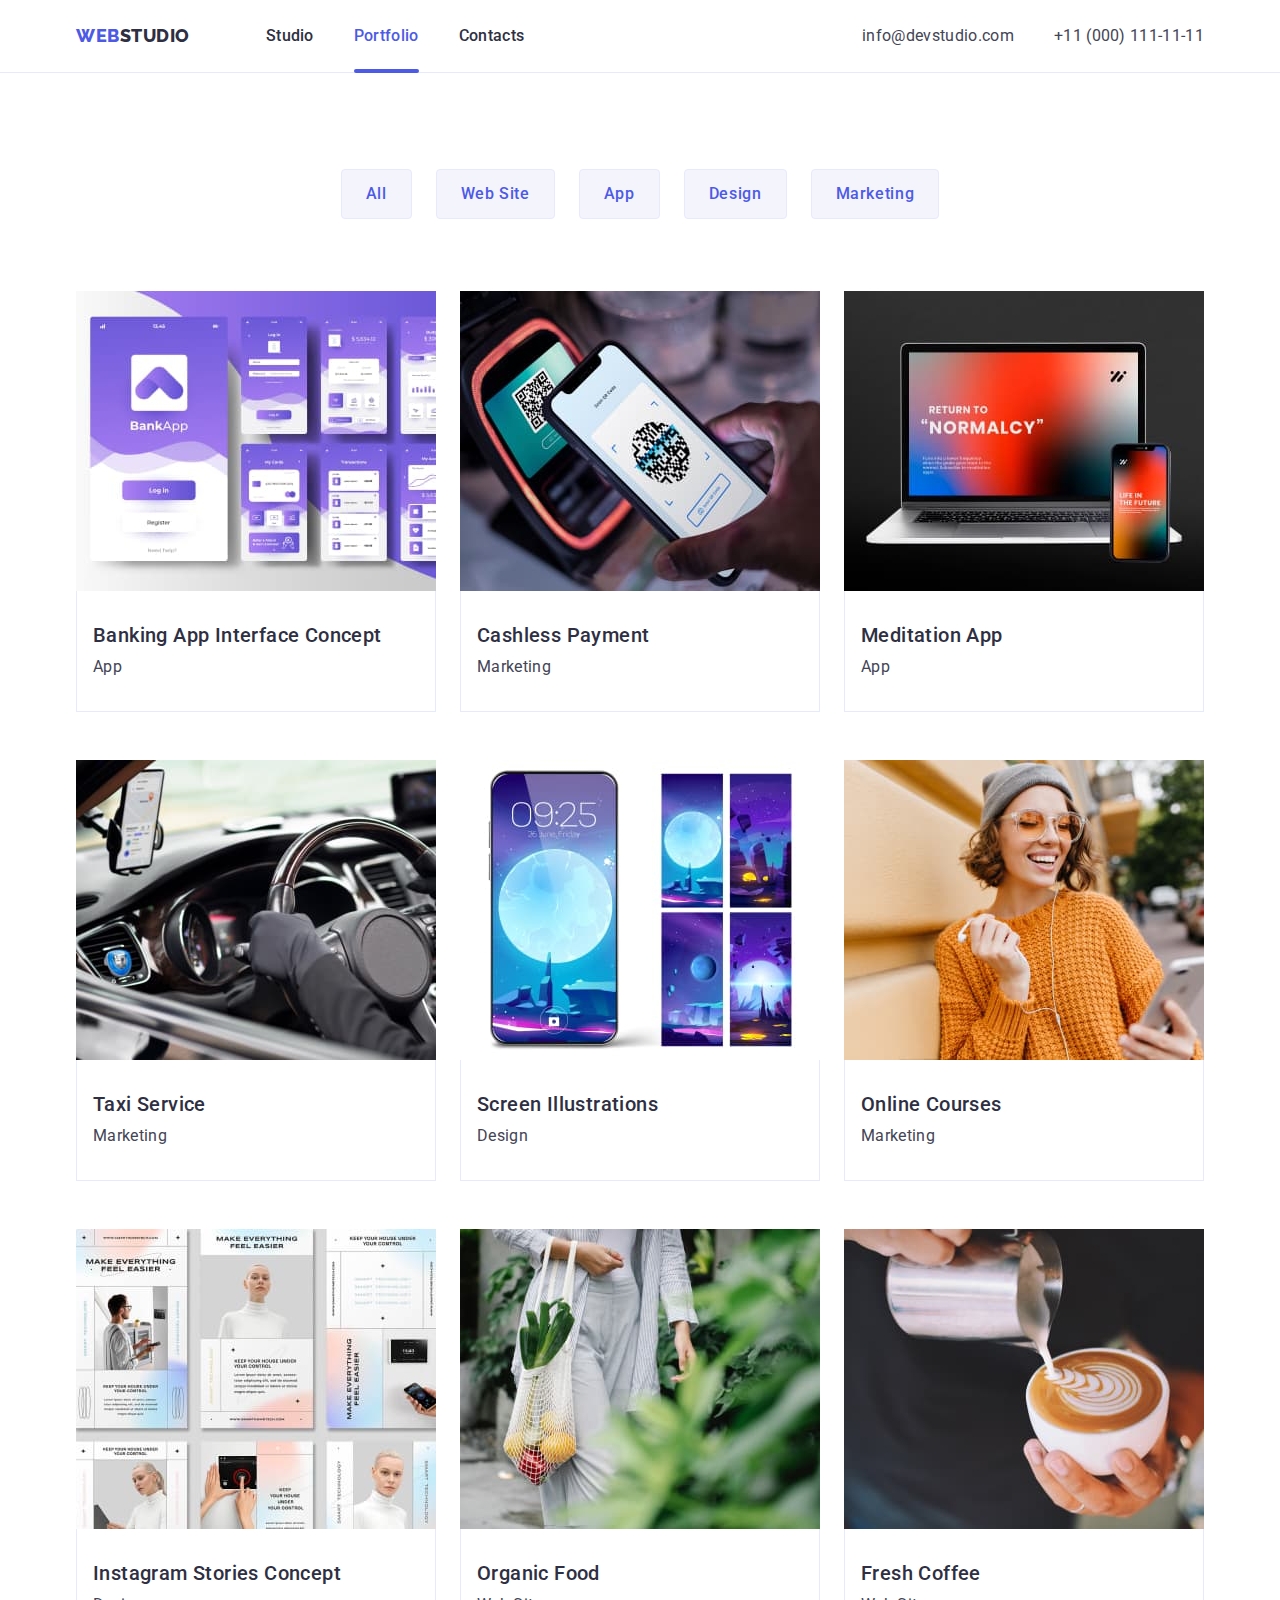
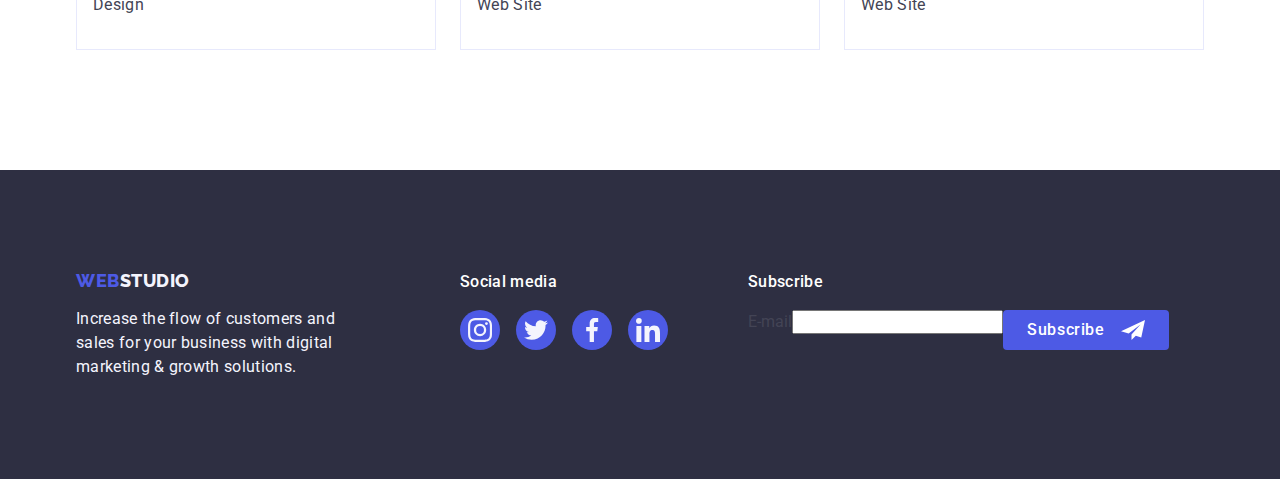
==== portfolio.html @ 644a974a "Initial commit" ====
<!DOCTYPE html>
<html lang="en">
<head>
 <meta charset="UTF-8">
 <meta name="viewport" content="width=device-width, initial-scale=1.0">
 <title>Web Studio-Main Page</title>
 <link href="https://cdn.jsdelivr.net/npm/modern-normalize@2.0.0/modern-normalize.min.css" rel="stylesheet">
 <link rel="stylesheet" href="css/styles.css">
 <link rel="preconnect" href="https://fonts.googleapis.com">
 <link rel="preconnect" href="https://fonts.gstatic.com" crossorigin>
 <link href="https://fonts.googleapis.com/css2?family=Raleway:wght@800&family=Roboto:wght@400;500;700;900&display=swap" rel="stylesheet">

</head>
<body>

 <header class="header-border">
  <div class="container">
   <nav class="nav-header">
    <a href="./" rel="noreferrer noopener" class="logo"><span class="logo-web-font">web</span><span class="logo-studio-font">studio</span></a>
    <ul class="nav-menu">
     <li>
      <a href="./index.html" rel="noreferrer noopener" class="nav-menu-item">Studio</a>
     </li>
     <li>
      <a href="./portfolio.html" rel="noreferrer noopener" class="nav-menu-active">Portfolio</a>
     </li>
     <li>
      <a href="/contacts" target="_blank" rel="noreferrer noopener" class="nav-menu-item">Contacts</a>
     </li>
    </ul>
   </nav>
   <address>
    <ul class="address-list">
     <li>
      <a class="text-contacts" href="mailto:info@devstudio.com" target="_blank" rel="noreferrer noopener">info@devstudio.com</a>
     </li>
     <li>
      <a class="text-contacts" href="tel:+110001111111" target="_blank" rel="noreferrer noopener">+11 (000) 111-11-11</a>
     </li>
    </ul>
   </address>
  </div>
 </header>



 <main>
  <section class="portfolio-main">
   <div class="container">
    <div class="column-container">
     <h1 class="visually-hidden"></h1>
     <ul class="portfolio-button-list">
      <li>
       <button type="button" class="button-cloud">All</button>
      </li>
      <li>
       <button type="button" class="button-cloud">Web Site</button>
      </li>
      <li>
       <button type="button" class="button-cloud">App</button>
      </li>
      <li>
       <button type="button" class="button-cloud">Design</button>
      </li>
      <li>
       <button type="button" class="button-cloud">Marketing</button>
      </li>
     </ul>
     <ul class="portfolio-app-list">
      <li>
       <a href="#" class="link">
        <div class="card-description-wrapper">
          <img src="images/hw-02/bankingapp.jpg" alt="Picture of banking app interface" width="360" height="300" />
          <figcaption class="portfolio-card-description">14 Stylish and User-Friendly App Design Concepts · Task Manager App · Calorie Tracker App · Exotic Fruit Ecommerce App · Cloud Storage App</figcaption>
        </div>
        <div class="app-wrapper">
         <h3 class="text-h3">Banking App Interface Concept</h3>
         <p class="text-body">App</p>
        </div>
       </a>
      </li>
      <li>
       <a href="#" class="link">
        <div class="card-description-wrapper">
          <img src="images/hw-02/cashless.jpg" alt="Hand holding smartphone and paying cashless by it" width="360" height="300" />
          <figcaption class="portfolio-card-description">14 Stylish and User-Friendly App Design Concepts · Task Manager App · Calorie Tracker App · Exotic Fruit Ecommerce App · Cloud Storage App</figcaption>
        </div>
        <div class="app-wrapper">
         <h3 class="text-h3">Cashless Payment</h3>
         <p class="text-body">Marketing</p>
        </div>
       </a>
      </li>
      <li>
       <a href="#" class="link">
        <div class="card-description-wrapper">
          <img src="images/hw-02/redscreen.jpg" alt="Laptop and smartphone with the inscription[Return to 'normalcy']" width="360" height="300" />
          <figcaption class="portfolio-card-description">14 Stylish and User-Friendly App Design Concepts · Task Manager App · Calorie Tracker App · Exotic Fruit Ecommerce App · Cloud Storage App</figcaption>
        </div>
       
        <div class="app-wrapper">
         <h3 class="text-h3">Meditation App</h3>
         <p class="text-body">App</p>
        </div>
       </a>
      </li>
      <li>
       <a href="#" class="link" >
        <div class="card-description-wrapper">
          <img src="images/hw-02/taxidriver.jpg" alt="Driver in a car" width="360" height="300" />
          <figcaption class="portfolio-card-description">14 Stylish and User-Friendly App Design Concepts · Task Manager App · Calorie Tracker App · Exotic Fruit Ecommerce App · Cloud Storage App</figcaption>
        </div>
        
        <div class="app-wrapper">
         <h3 class="text-h3">Taxi Service</h3>
         <p class="text-body">Marketing</p>
        </div>
       </a>
      </li>
      <li>
       <a href="#" class="link">
        <div class="card-description-wrapper">
          <img src="images/hw-02/moonlayout.jpg" alt="Smartphone with illustration of the night moon on screen" width="360" height="300" />
          <figcaption class="portfolio-card-description">14 Stylish and User-Friendly App Design Concepts · Task Manager App · Calorie Tracker App · Exotic Fruit Ecommerce App · Cloud Storage App</figcaption>
        </div>
        
        <div class="app-wrapper">
         <h3 class="text-h3">Screen Illustrations</h3>
         <p class="text-body">Design</p>
        </div>
       </a>
      </li>
      <li>
       <a href="#" class="link">
        <div class="card-description-wrapper">
          <img src="images/hw-02/sunglassesgirl.jpg" alt="Smiling girl with sunglasses looking at her phone" width="360" height="300" />
          <figcaption class="portfolio-card-description">14 Stylish and User-Friendly App Design Concepts · Task Manager App · Calorie Tracker App · Exotic Fruit Ecommerce App · Cloud Storage App</figcaption>
        </div>
        
        <div class="app-wrapper">
         <h3 class="text-h3">Online Courses</h3>
         <p class="text-body">Marketing</p>
        </div>
       </a>
      </li>
      <li>
       <a href="#" class="link">
        <div class="card-description-wrapper">
          <img src="images/hw-02/instagram.jpg" alt="Several different layouts of instagram post" width="360" height="300" />
          <figcaption class="portfolio-card-description">14 Stylish and User-Friendly App Design Concepts · Task Manager App · Calorie Tracker App · Exotic Fruit Ecommerce App · Cloud Storage App</figcaption>
        </div>
        
        <div class="app-wrapper">
         <h3 class="text-h3">Instagram Stories Concept</h3>
         <p class="text-body">Design</p>
        </div>
       </a>
      </li>
      <li>
       <a href="#" class="link">
        <div class="card-description-wrapper">
          <img src="images/hw-02/womanwithgroceries.jpg" alt="Woman holding a bag with groceries" width="360" height="300" />
          <figcaption class="portfolio-card-description">14 Stylish and User-Friendly App Design Concepts · Task Manager App · Calorie Tracker App · Exotic Fruit Ecommerce App · Cloud Storage App</figcaption>
        </div>
        
        <div class="app-wrapper">
         <h3 class="text-h3">Organic Food</h3>
         <p class="text-body">Web Site</p>
        </div>
       </a>
      </li>
      <li>
       <a href="#" class="link">
        <div class="card-description-wrapper">
          <img src="images/hw-02/baristapouringmilk.jpg" alt="Barista pouring foamed milk into fancy coffee" width="360" height="300" />
          <figcaption class="portfolio-card-description">14 Stylish and User-Friendly App Design Concepts · Task Manager App · Calorie Tracker App · Exotic Fruit Ecommerce App · Cloud Storage App</figcaption>
        </div>
        
        <div class="app-wrapper">
         <h3 class="text-h3">Fresh Coffee</h3>
         <p class="text-body">Web Site</p> 
        </div>
       </a>
      </li>
     </ul>
    </div>
   </div>
  </section>
 </main>

 <footer class="footer-section">
  <div class="container-footer">
   <div class="column-container-footer">
    <a href="./" rel="noreferrer noopener" class="logo-footer"><span class="logo-web-font">web</span><span class="logo-studio-font-bright">studio</span></a>
    <p class="footer-text">
     Increase the flow of customers and 
     sales for your business with digital 
     marketing & growth solutions.
    </p>
   </div>
   <div class="column-container-footer-alfa">
    <p class="social-footer-font">Social media</p>
    <div class="wrapper-footer">
     <ul>
      <li class="social-footer-icon-element">
       <div class="circle-footer">
         <svg class="icon-footer" width="24" height="24">
          <use href="./images/icons.svg#icon-instagram-2-1"></use>
         </svg>
       </div>
      </li>
      <li class="social-footer-icon-element">
       <div class="circle-footer">
         <svg class="icon-footer" width="24" height="24">
          <use href="./images/icons.svg#icon-twitter-1-1"></use>
         </svg>
       </div>
      </li>
      <li class="social-footer-icon-element">
       <div class="circle-footer">
         <svg class="icon-footer" width="24" height="24">
          <use href="./images/icons.svg#icon-facebook-1-1"></use>
         </svg>
       </div>
      </li>
      <li class="social-footer-icon-element">
       <div class="circle-footer">
         <svg class="icon-footer" width="24" height="24">
          <use href="./images/icons.svg#icon-linkedin-1-1"></use>
         </svg>
       </div>
      </li>
     </ul>
    </div>
   </div>
   <div class="column-container-footer-beta">
     <p class="social-footer-font">Subscribe</p>
     <form class="wrapper-footer-alt" action="./" name="email-form">
       <div class="form-field-wrapper"><label for="emailfooter">E-mail</label><input id="emailfooter" name="email" type="email" required/></div>
     
       <button type="submit" class="button-subscribe">
         <div class="subscribe-button-wrapper">
           <p>Subscribe</p>
           <svg class="icon-footer" width="24" height="24">
           <use href="./images/icons.svg#icon-Frame-3"></use>
           </svg>
         </div>
       </button>
     </form>
   </div>
  </div>
</footer>
</body>
</html>
---- css/styles.css ----
*,
*::before,
*::after {
 box-sizing: border-box;
}

img {
 display: block;
}

p {
 text-decoration: none;
 padding: 0;
 margin: 0;
}

h1,
h2,
h3,
h4 {
 text-decoration: none;
}

ul {
 list-style: none;
}


dl {
 list-style: none;
}

:root {
 --color-heading-primary: #2E2F42;
 --color-contrast-bright: #F4F4FD;
 --color-contrast-dark: #4D5AE5;
 --color-contrast-brighter: #FFF;
 --color-active: #404BBF;
 --color-font-main: #434455;
 --color-border: #E7E9FC;
 --color-shadow: #2E2F42B2;
 --color-border-dark: #8E8F99;
 --color-active-footer: #31D0AA;
 --color-modal-window: #FCFCFC;
 --color-background-modal: rgba(46, 47, 66, 0.40);
 --transition-variable: 250ms cubic-bezier(0.4, 0, 0.2, 1);
}

body {
 font-family: Roboto, sans-serif;
 font-style: normal;
 color: var(--color-font-main);
}

.link {
 text-decoration: none;
}

.text-body {
 color: var(--color-font-main);
 font-size: 16px;
 line-height: 1.5;
 letter-spacing: 0.32px;
 margin: 0;
}

.text-h2 {
 color: var(--color-heading-primary);
 text-align: center;
 font-size: 36px;
 line-height: 1.11;
 letter-spacing: 0.72px;
 text-transform: capitalize;
 margin: 0 0 72px;
}


.text-h3 {
 color: var(--color-heading-primary);
 font-size: 20px;
 font-weight: 500;
 line-height: 1.2;
 letter-spacing: 0.4px;
 margin: 0 0 8px;
}

.container {
 display: flex;
 width: 1158px;
 padding: 0 15px;
 margin: 0 auto;
 justify-content: space-between;
}

.container-footer {
  display: flex;
  width: 1158px;
  padding: 0 15px;
  margin: 0 auto;
 }



.column-container {
 flex-direction: column;
 margin: 0;
 margin: auto;
}

.column-container-footer {
  flex-direction: column;
  margin: 0 120px 0 0;
  gap: 16px;
}

.column-container-footer-alfa {
  flex-direction: column;
  margin: 0 80px 0 0;
  gap: 16px;
}

.column-container-footer-beta {
  flex-direction: column;
  margin: 0;
  gap: 16px;
}

.header-border {
 border-bottom: 1px solid var(--color-border);
}

.nav-header {
 display: flex;
 align-items: center;
}

.logo {
 display: inline-block;
 margin-right: 76px;
 text-decoration: none;
}



.logo-web-font {
 color: var(--color-contrast-dark);
 font-family: Raleway;
 font-size: 18px;
 font-weight: 800;
 line-height: 1.17;
 letter-spacing: 0.54px;
 text-transform: uppercase;
}

.logo-studio-font-bright {
 color: var(--color-contrast-bright);
 font-family: Raleway;
 font-size: 18px;
 font-weight: 800;
 line-height: 1.17;
 letter-spacing: 0.54px;
 text-transform: uppercase;
}

.logo-studio-font {
 color: var(--color-heading-primary);
 font-family: Raleway;
 font-size: 18px;
 font-weight: 800;
 line-height: 1.17;
 letter-spacing: 0.54px;
 text-transform: uppercase;
}

.nav-menu {
 color: var(--color-heading-primary);
 font-size: 16px;
 font-weight: 500;
 line-height: 1.5;
 letter-spacing: 0.32px;
 text-decoration: none;
 display: flex;
 gap: 40px;
 padding: 24px 0;
 margin: 0;
}

.nav-menu-active {
  position: relative;
  color: var(--color-contrast-dark);
  padding: 24px 0;
  text-decoration: none;
}

.nav-menu-active::after {
  content:"";
  position: absolute;
  background: var(--color-contrast-dark);
  width: 100%;
  height: 4px;
  border-radius: 2px;
  inset: 100% 0;
}

.nav-menu-item:hover,
.nav-menu-item:focus {
 color: var(--color-active);
 transition: var(--transition-variable);
}


.nav-menu-item {
 color: var(--color-heading-primary);
 padding: 24px 0;
 text-decoration: none;
}

.address-list {
 display: flex;
 gap: 40px;
 margin: 0;
 padding: 24px 0;
}

.text-contacts {
 color: var(--color-font-main);
 font-size: 16px;
 line-height: 1.5;
 letter-spacing: 0.32px;
 font-style: normal;
 text-decoration: none;
}

.text-contacts:hover,
.text-contacts:focus {
 color: var(--color-active);
 transition: var(--transition-variable);
}


.social-footer-font {
font-family: Roboto;
font-size: 16px;
font-weight: 500;
line-height: 1.5;
letter-spacing: 0.32px;
color: var(--color-contrast-brighter);
margin: 0;
padding-bottom: 16px;
}







.h1-section {
 background-color: var(--color-heading-primary);
 background-image: linear-gradient(rgba(46, 47, 66, 0.70), rgba(46, 47, 66, 0.70)), url(../images/people-office.jpg);
 background-repeat: no-repeat;
 background-position: center;
 padding: 188px 0;
}

.icon-wrapper-company-values {
  border-radius: 4px;
  background: var(--color-contrast-bright);
  padding: 24px 100px;
  margin-bottom: 8px;
 }

.text-h1-first {
 color: var(--color-contrast-brighter);
 text-align: center;
 font-size: 56px;
 line-height: 1.07;
 letter-spacing: 1.12px;
 max-width: 496px;
 margin: 0 0 48px;
}

.button-primary {
 color: var(--color-contrast-brighter);
 background-color: var(--color-contrast-dark);
 font-size: 16px;
 font-weight: 500;
 line-height: 1.5;
 letter-spacing: 0.64px;
 cursor: pointer;
 display: block;
 min-width: 169px;
 height: 56px;
 border: none;
 border-radius: 4px;
 margin: auto;
}

.button-primary:hover,
.button-primary:focus {
 background-color: var(--color-active);
 transition: var(--transition-variable);
}







.company-values {
 padding: 120px 0;
}

.company-values-list {
 display: flex;
 gap: 24px;
 padding-left: 0;
 margin: 0;
}

.company-values-list-element {
 width: calc((100% - 72px)/4)
}


.company-activities {
 padding-bottom: 120px;
}

.company-activities-list {
 display: flex;
 gap: 24px;
 margin: 0;
 padding-left: 0;
}

.company-activities-element {
 width: calc((100% - 48px)/3)
}





.our-team-section {
 background-color: var(--color-contrast-bright);
 padding: 120px 0;
}

.our-team-list {
 display: flex;
 gap: 24px;
 padding-left: 0;
 margin: 0;
 justify-content: space-between;
}

.icon-wrapper-our-team {
  display: flex;
  gap: 24px;
}

.icon-our-team {
  fill: var(--color-contrast-dark);
}

.icon-our-team:hover,
.icon-our-team:focus {
  fill: var(--color-active);
  transition: var(--transition-variable);
}

.our-team-list-element {
 width: calc((100% - 72px)/4);
 border-radius: 0 0 4px 4px;
}

.worker-wrapper {
 padding: 32px 16px;
 border-radius: 0 0 4px 4px;
 background: var(--white, #FFF);
 box-shadow: 0px 2px 1px 0px rgba(46, 47, 66, 0.08), 0px 1px 1px 0px rgba(46, 47, 66, 0.16), 0px 1px 6px 0px rgba(46, 47, 66, 0.08);
}

.text-h3-center {
 color: var(--color-heading-primary);
 text-align: center;
 font-size: 20px;
 font-weight: 500;
 line-height: 1.2;
 letter-spacing: 0.4px;
 margin: 0 0 8px;
}

.text-body-center {
 text-align: center;
 font-size: 16px;
 line-height: 1.5;
 letter-spacing: 0.32px;
 margin: 0 0 8px;
}





.footer-text {
 color: var(--color-contrast-bright);
 font-size: 16px;
 line-height: 1.5;
 letter-spacing: 0.32px;
 width: 264px;
 margin: 0;
}

.footer-section {
 background-color: var(--color-heading-primary);
 padding: 100px 0;
 
}

.logo-footer  {
 display: inline-block;
 margin: 0;
 text-decoration: none;
 padding-bottom: 16px;
}









.portfolio-main {
 padding: 96px 0 120px 0;
}


.portfolio-button-list {
 display: flex;
 justify-content: center;
 gap: 24px;
 margin: 0 0 72px;
 padding-left: 0;
}

.button-cloud:hover,
.button-cloud:focus {
 color: var(--color-contrast-brighter);
 background-color: var(--color-active);
 border: 1px solid transparent;
 border-radius: 4px;
 box-shadow: 0px 2px 2px 0px rgba(0, 0, 0, 0.12), 0px 2px 1px 0px rgba(0, 0, 0, 0.08), 0px 3px 1px 0px rgba(0, 0, 0, 0.10);
 transition: var(--transition-variable);
}

.button-cloud {
 color: var(--color-contrast-dark);
 background-color: var(--color-contrast-bright);
 text-align: center;
 font-size: 16px;
 font-weight: 500;
 line-height: 1.5;
 letter-spacing: 0.64px;
 cursor: pointer;
 padding: 12px 24px;
 border: 1px solid var(--color-border);
 border-radius: 4px;
}

.portfolio-app-list {
 display: flex;
 flex-wrap: wrap;
 column-gap: 24px;
 row-gap: 48px;
 padding-left: 0;
 margin: 0;
}

.portfolio-app-list > li:hover,
.portfolio-app-list > li:focus {
  box-shadow: 0px 2px 1px 0px rgba(46, 47, 66, 0.08), 0px 1px 1px 0px rgba(46, 47, 66, 0.16), 0px 1px 6px 0px rgba(46, 47, 66, 0.08);
  transition: var(--transition-variable);
}

.app-wrapper {
 padding: 32px 16px;
 border: 1px solid var(--color-border);
 border-top: none;
}

.visually-hidden:not(:focus):not(:active) {
  clip: rect(0 0 0 0);
  clip-path: inset(100%);
  height: 1px;
  overflow: hidden;
  position: absolute;
  white-space: nowrap;
  width: 1px;
}

.customers-list {
  display: flex;
  gap: 24px;
  padding-left: 0;
  margin: auto;
}

.customers {
  padding: 120px 0;
}

.customers-list-element {
  border-radius: 4px;
  border: 1px solid var(--color-border-dark);
  display: block;
  width: 168px;
  box-sizing: border-box;
  height: 88px; 
  position: relative;
}

.customers-list-element:hover,
.customers-list-element:focus {
  border-color: var(--color-active);
  cursor: pointer;
  transition: var(--transition-variable);
}

.customers-icon {
  inset: 50% 50%;
  margin-inline-start: -52px;
  margin-block-start: -28px;
  position: absolute;
  fill: var(--color-border-dark);
}

.customers-icon:focus,
.customers-icon:hover {
  fill: var(--color-active);
  cursor: pointer;
  transition: var(--transition-variable);
}

.wrapper-footer {
  gap: 16px;
  padding-left: 0;
}




.wrapper-footer > ul {
  padding-left: 0;
  display:flex;
  margin: 0;
  gap: 16px;
}

.circle {
  width: 40px;
  height: 40px;
  background-color: var(--color-contrast-dark);
  border-radius: 50%;
  margin: 0;
  padding: 0;
  display: flex;
  justify-content: center;
  align-items: center;
}

.circle:focus,
.circle:hover {
  background-color: var(--color-active);
  cursor: pointer;
  transition: var(--transition-variable);
}

.circle-footer {
  width: 40px;
  height: 40px;
  background-color: var(--color-contrast-dark);
  border-radius: 50%;
  margin: 0;
  padding: 0;
  display: flex;
  justify-content: center;
  align-items: center;
}
.circle-footer:focus,
.circle-footer:hover {
  background-color: var(--color-active-footer) ;
  cursor: pointer;
  transition: var(--transition-variable);
}

.icon-footer:focus,
.icon-footer:hover {
  cursor: pointer;
  transition: var(--transition-variable);
}

.is-hidden {
  pointer-events: none;
  visibility: hidden;
  opacity: 0;
}

.modal {
  width: 100%;
  background-color: var(--color-background-modal);
  position: fixed;
  inset: 0;
  cursor: not-allowed;
}
 

.is-hidden .modal-body {
  scale: 0;
}
.modal:not(.is-hidden) .modal-body {
  scale: 1;
}


.modal-body {
  position: relative;
  margin: 80px auto auto;
  width: 408px;
  height: 584px;
  transition: scale 250ms cubic-bezier(0.4, 0, 0.2, 1);
  flex-shrink: 0;
  border-radius: 4px;
  background: var(--color-modal-window);
  box-shadow: 0px 2px 1px 0px rgba(0, 0, 0, 0.20), 0px 1px 3px 0px rgba(0, 0, 0, 0.12), 0px 1px 1px 0px rgba(0, 0, 0, 0.14);
  cursor: auto;
}

.modal-button {
  background-color: var(--color-border);
  border-color: rgba(0, 0, 0, 0.10);
  border-radius: 50%;
  width: 24px;
  height: 24px;
  position: absolute;
  inset-block: 24px auto;
  inset-inline: auto 24px;
  display: flex;
  justify-content: center;
  align-items: center;
  fill: #000;
  cursor: pointer;
}

.modal-button:hover,
.modal-button:active,
.modal-button:focus {
  background-color: var(--color-active);
  fill: #fff;
  transition: var(--transition-variable);
  
}

.portfolio-card-description {
  color: var(--color-contrast-bright);
  background-color: var(--color-contrast-dark);
  padding:  40px 32px 0;
  position: absolute;
  inset:0;
  object-fit: cover;
  translate: 0 100% 0;
	transition: translate 250ms cubic-bezier(0.4, 0, 0.2, 1);
}

.card-description-wrapper {
  position:relative;
  overflow: hidden;
}

.link:hover .portfolio-card-description {
  translate: 0;
}

.button-subscribe {
 color: var(--color-contrast-brighter);
 background-color: var(--color-contrast-dark);
 font-size: 16px;
 font-weight: 500;
 line-height: 1.5;
 letter-spacing: 0.64px;
 cursor: pointer;
 display: block;
 border: none;
 border-radius: 4px;
 padding: 8px 24px;
}

.button-subscribe:hover,
.button-subscribe:focus {
 background-color: var(--color-active);
 transition: var(--transition-variable);
}

.subscribe-button-wrapper {
  display: flex;
  column-gap: 16px;
  justify-content: center;
  align-items: center;
  margin: 0;
  padding: 0;
}

.icon-footer {
  fill: var(--color-contrast-brighter);
}

.wrapper-footer-alt > input {
  border-radius: 4px;
  border: 1px solid var(--color-contrast-brighter);
  box-shadow: 0px 4px 4px 0px rgba(0, 0, 0, 0.15);
  width: 264px;
  flex-shrink: 0;
  background-color: var(--color-heading-primary);
  margin-right: 24px;;
  padding-left: 16px;
}

.wrapper-footer-alt {
  display:flex;
}

.wrapper-footer-alt > input::placeholder {
  color: var(--color-contrast-brighter);
  font-size: 12px;
  font-weight: 400;
  line-height: 2;
  letter-spacing: 0.48px;
}



.wrapper-footer-alt > input:focus,
.wrapper-footer-alt > input:hover,
.wrapper-footer-alt > input:active {
  outline: none;
  color: var(--color-contrast-brighter);
  transition: var(--transition-variable);
}

.modal-container {
  width: 360px;
  height: 408px;
  position: absolute;
  inset: 72px 24px auto;
}

.modal-form-description {
  color: var(--color-heading-primary);
  text-align: center;
  font-size: 16px;
  font-weight: 500;
  line-height: 1.5;
  letter-spacing: 0.32px;
  margin-bottom: 16px;
}

.form-modal {
  gap: 8px;
  width: 100%;
}

.form-label {
  color: var(--color-border-dark);
  font-size: 12px;
  font-weight: 400;
  line-height: 1.17;
  letter-spacing: 0.48px;
  display: flex;
}


textarea::placeholder {
  color: var(--color-background-modal);
  font-size: 12px;
  font-weight: 400;
  line-height: 1.17;
  letter-spacing: 0.48px;
  position: absolute;
  inset: 8px auto auto 16px;
}


.form-modal > div > div > input,
textarea {
  outline: none;
  border: none;
}


.form-modal-element {
  width: 100%;
  border-radius: 4px;
  border: 1px solid var(--color-background-modal);
  display: flex;
  height: 40px;
  position: relative;
  margin: 4px 0 8px;
}

textarea {
  width: 100%;
  border-radius: 4px;
  border: 1px solid var(--color-background-modal);
  display: flex;
  height: 120px;
  position: relative;
  margin: 4px 0 8px;
  padding: 11px 0 0 16px;
  resize: none;
}

.form-modal-element:focus-within,
.form-modal-element:hover,
.form-modal-element:active
textarea:focus-within,
textarea:hover,
textarea:active {
  border-color: var(--color-contrast-dark);
  fill: var(--color-contrast-dark);
  transition: var(--transition-variable);
}




.form-icon {
  position: absolute;
  inset: 11px auto 11px 16px;
}

input#username,
input#phone,
input#email {
  width: 100%;
  padding: 0 0 0 38px;
  border-radius: 4px;
}

.tc {
  padding-left: 5px;
  cursor: pointer;
  color: var(--color-active)
}

.tc-checkbox {
 display: flex;
 margin: 8px 0 24px;
 align-items: center;
 position:relative;
}


input[type="checkbox"] {
  margin-right: 10px;
}

.tc-checkbox > svg {
  position:absolute;
}

.checkmark {
  background-color: var(--color-active);
  border-radius: 2px;
  width:16px;
  height:16px;
  display: flex;
  align-items: center;
  justify-content: center;
  margin-right: 8px;
  opacity: 0;
  position:absolute
}

input:checked + .checkmark {
  opacity: 1;
}
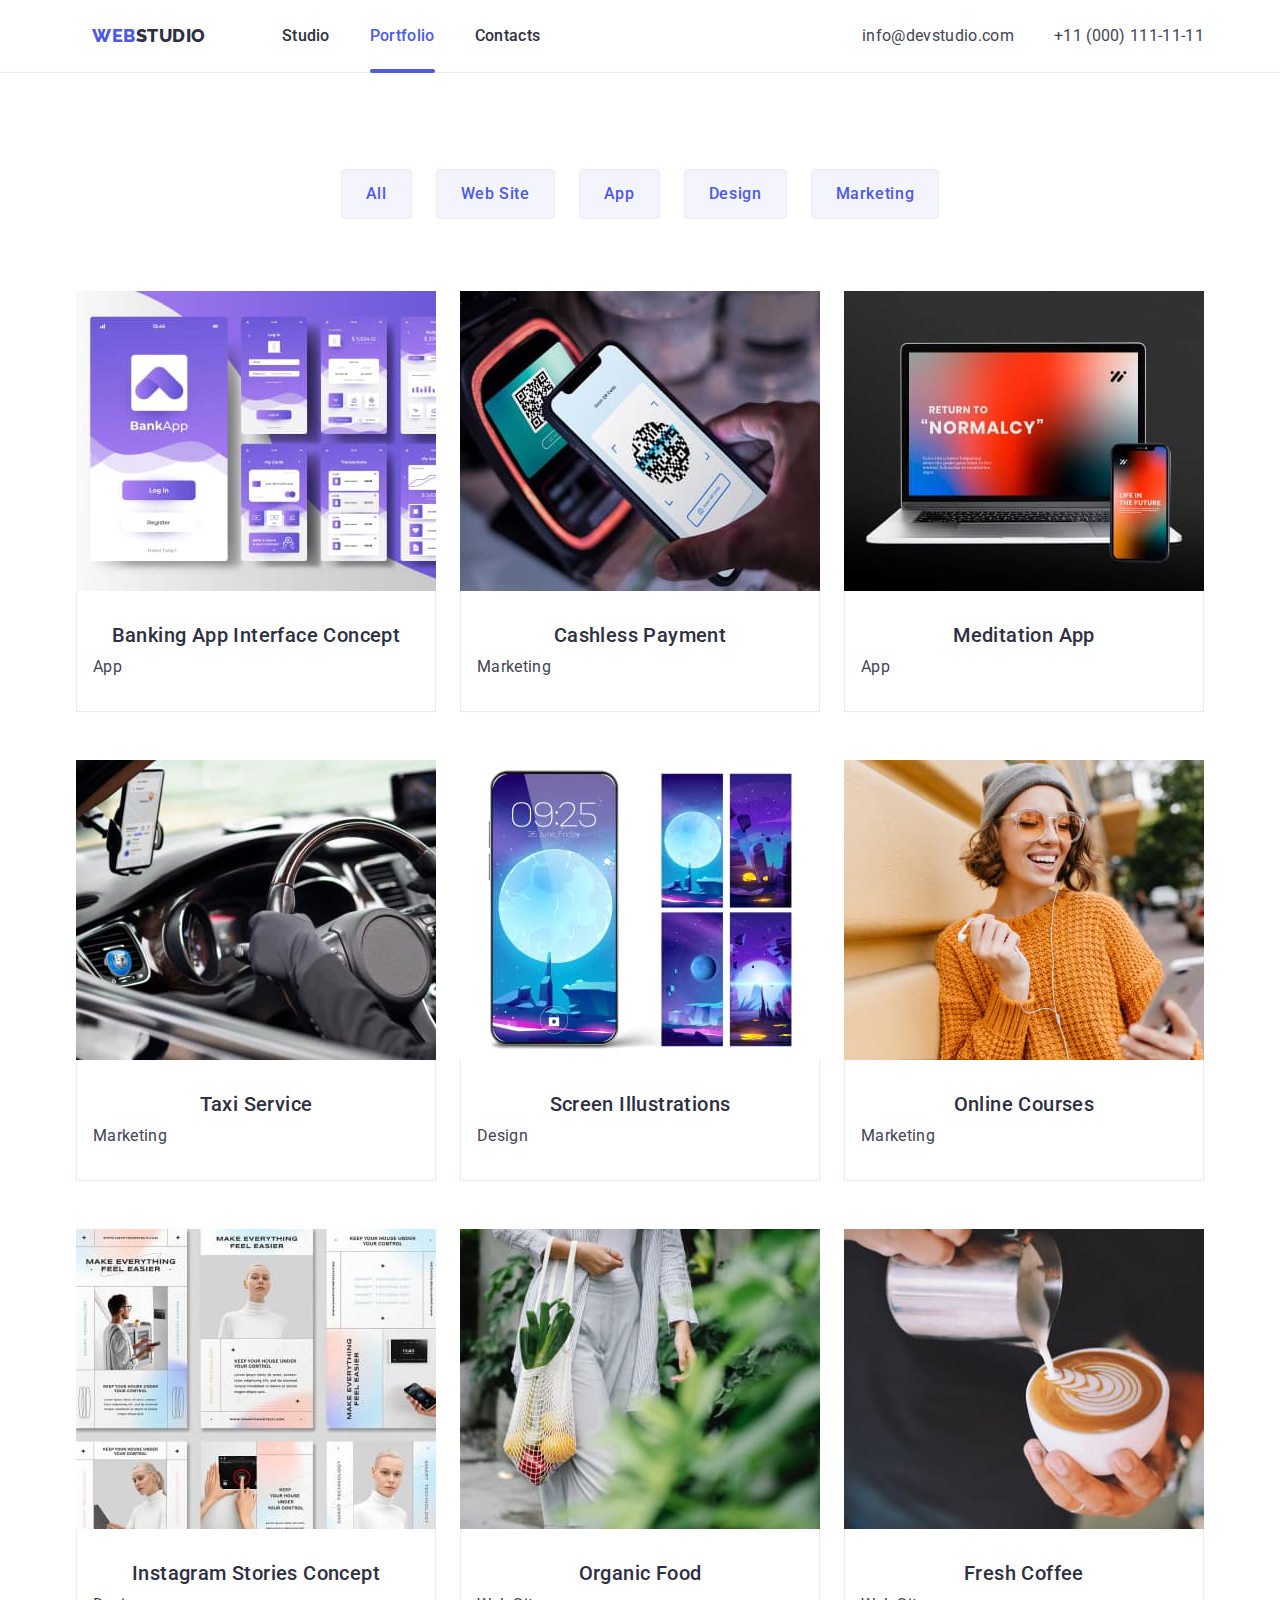
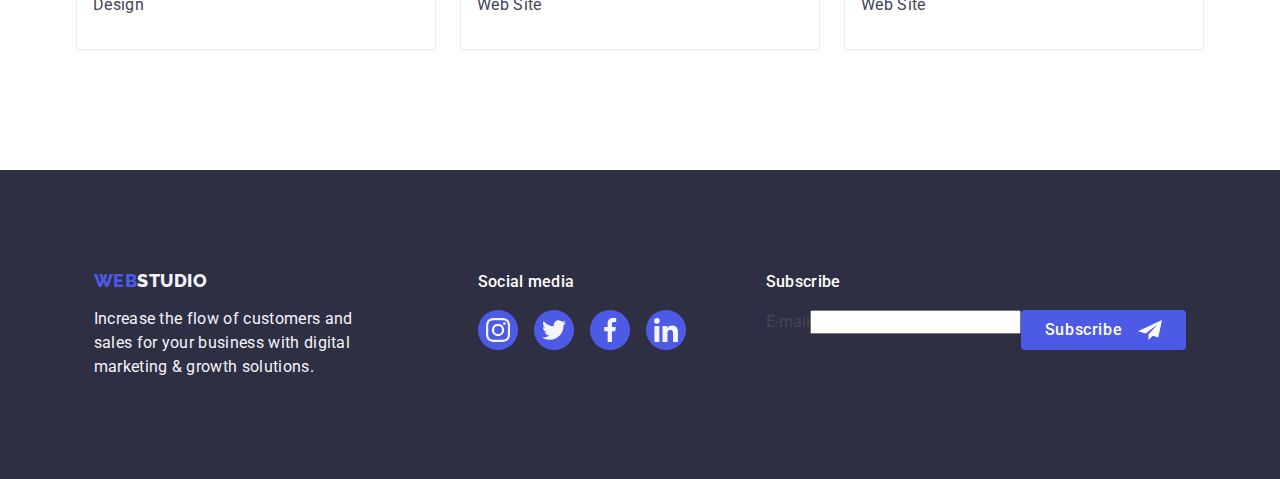
==== commit 6f1d1061: "nie dziala" ====
--- a/portfolio.html
+++ b/portfolio.html
@@ -190,7 +190,7 @@
 
  <footer class="footer-section">
   <div class="container-footer">
-   <div class="column-container-footer">
+   <div class="column-container-footer-omega">
     <a href="./" rel="noreferrer noopener" class="logo-footer"><span class="logo-web-font">web</span><span class="logo-studio-font-bright">studio</span></a>
     <p class="footer-text">
      Increase the flow of customers and 
--- a/css/styles.css
+++ b/css/styles.css
@@ -29,6 +29,13 @@
 dl {
  list-style: none;
 }
+
+* {
+  box-sizing: border-box;
+}
+ body {
+  margin-inline: auto;
+ }
 
 :root {
  --color-heading-primary: #2E2F42;
@@ -64,39 +71,53 @@
  margin: 0;
 }
 
-.text-h2 {
+
+
+
+
+.text-h3 {
  color: var(--color-heading-primary);
  text-align: center;
  font-size: 36px;
  line-height: 1.11;
  letter-spacing: 0.72px;
  text-transform: capitalize;
- margin: 0 0 72px;
-}
-
-
-.text-h3 {
+ font-weight: 700;
+ margin: 0 0 8px;
+}
+.text-h2 {
+  color: var(--color-heading-primary);
+  text-align: center;
+  font-size: 36px;
+  line-height: 1.11;
+  letter-spacing: 0.72px;
+  text-transform: capitalize;
+  margin: 0 0 72px;
+ }
+
+/* .text-h3 {
  color: var(--color-heading-primary);
  font-size: 20px;
  font-weight: 500;
  line-height: 1.2;
  letter-spacing: 0.4px;
  margin: 0 0 8px;
-}
+} */
 
 .container {
  display: flex;
- width: 1158px;
- padding: 0 15px;
+ width: 428px;
+ padding: 0 16px;
  margin: 0 auto;
  justify-content: space-between;
 }
 
 .container-footer {
   display: flex;
-  width: 1158px;
-  padding: 0 15px;
+  width: 398px;
+  padding: 0;
   margin: 0 auto;
+  justify-content: center;
  }
 
 
@@ -107,7 +128,7 @@
  margin: auto;
 }
 
-.column-container-footer {
+.column-container-footer-omega {
   flex-direction: column;
   margin: 0 120px 0 0;
   gap: 16px;
@@ -135,12 +156,10 @@
 }
 
 .logo {
- display: inline-block;
- margin-right: 76px;
- text-decoration: none;
-}
-
-
+  display: inline-block;
+  margin: 24px auto 22px 0;
+  text-decoration: none;
+ }
 
 .logo-web-font {
  color: var(--color-contrast-dark);
@@ -216,20 +235,16 @@
 }
 
 .address-list {
- display: flex;
- gap: 40px;
- margin: 0;
- padding: 24px 0;
-}
+  display: flex;
+  flex-direction: column;
+ }
 
 .text-contacts {
- color: var(--color-font-main);
- font-size: 16px;
- line-height: 1.5;
- letter-spacing: 0.32px;
- font-style: normal;
- text-decoration: none;
-}
+  color: var(--color-font-main);
+  font-style: normal;
+  text-decoration: none;
+}
+
 
 .text-contacts:hover,
 .text-contacts:focus {
@@ -260,24 +275,22 @@
  background-image: linear-gradient(rgba(46, 47, 66, 0.70), rgba(46, 47, 66, 0.70)), url(../images/people-office.jpg);
  background-repeat: no-repeat;
  background-position: center;
- padding: 188px 0;
+ padding: 112px 0;
 }
 
 .icon-wrapper-company-values {
-  border-radius: 4px;
-  background: var(--color-contrast-bright);
-  padding: 24px 100px;
-  margin-bottom: 8px;
+  display: none;
  }
 
 .text-h1-first {
  color: var(--color-contrast-brighter);
  text-align: center;
- font-size: 56px;
- line-height: 1.07;
- letter-spacing: 1.12px;
- max-width: 496px;
- margin: 0 0 48px;
+ font-size: 36px;
+ line-height: 1.11;
+ letter-spacing: 0.72px;
+ max-width: 320px;
+ margin: 0 0 72px;
+ text-transform: capitalize;
 }
 
 .button-primary {
@@ -287,20 +300,15 @@
  font-weight: 500;
  line-height: 1.5;
  letter-spacing: 0.64px;
- cursor: pointer;
  display: block;
- min-width: 169px;
+ width: 169px;
  height: 56px;
  border: none;
  border-radius: 4px;
  margin: auto;
 }
 
-.button-primary:hover,
-.button-primary:focus {
- background-color: var(--color-active);
- transition: var(--transition-variable);
-}
+
 
 
 
@@ -309,23 +317,27 @@
 
 
 .company-values {
- padding: 120px 0;
+ padding: 96px 0;
 }
 
 .company-values-list {
  display: flex;
- gap: 24px;
+ flex-wrap: wrap;
+ gap: 72px;
  padding-left: 0;
  margin: 0;
 }
 
 .company-values-list-element {
- width: calc((100% - 72px)/4)
+ width: 100%;
+
 }
 
 
 .company-activities {
  padding-bottom: 120px;
+ display: none;
+
 }
 
 .company-activities-list {
@@ -345,15 +357,17 @@
 
 .our-team-section {
  background-color: var(--color-contrast-bright);
- padding: 120px 0;
+ padding: 96px 0;
+ justify-content: center;
 }
 
 .our-team-list {
  display: flex;
- gap: 24px;
+ flex-wrap: wrap;
+ gap: 72px;
  padding-left: 0;
  margin: 0;
- justify-content: space-between;
+ justify-content: center;
 }
 
 .icon-wrapper-our-team {
@@ -372,7 +386,7 @@
 }
 
 .our-team-list-element {
- width: calc((100% - 72px)/4);
+ width: 264px;
  border-radius: 0 0 4px 4px;
 }
 
@@ -416,8 +430,7 @@
 
 .footer-section {
  background-color: var(--color-heading-primary);
- padding: 100px 0;
- 
+ padding: 96px 0;
 }
 
 .logo-footer  {
@@ -505,9 +518,12 @@
 
 .customers-list {
   display: flex;
-  gap: 24px;
+  flex-wrap: wrap;
+  column-gap: 16px;
+  row-gap: 72px;
   padding-left: 0;
   margin: auto;
+  justify-content: center;
 }
 
 .customers {
@@ -887,4 +903,163 @@
 
 input:checked + .checkmark {
   opacity: 1;
+}
+
+
+@media screen and (min-width: 768px){
+  .container {
+    width: 768px;
+    padding: 0 16px;
+   }
+   .container-footer {
+    width: 768px;
+    padding: 0 16px;
+   }
+
+   .text-h1-first {
+    font-size: 56px;
+    line-height: 1.07;
+    letter-spacing: 1.12px;
+    max-width: 496px;
+    margin: 0 0 36px;
+   }
+   .button-primary {
+    cursor: pointer;
+   }
+   .button-primary:hover,
+   .button-primary:focus {
+    background-color: var(--color-active);
+    transition: var(--transition-variable);
+   }
+   .company-values-list {
+    column-gap: 24px;
+    row-gap: 72px;
+   }
+   .company-values-list-element {
+    width: calc((100% - 24px)/2)
+   }
+
+   .text-contacts {
+    font-size: 12px;
+    line-height: 1.17;
+    letter-spacing: 0.48px;
+   }
+
+   .address-list {
+    gap: 12px;
+   }
+   .logo {
+    margin: 24px 120px 24px 16px;
+   }
+
+   .nav-menu {
+    color: var(--color-heading-primary);
+    font-size: 16px;
+    font-weight: 500;
+    line-height: 1.5;
+    letter-spacing: 0.32px;
+    display: flex;
+    gap: 40px;
+    padding: 24px 0;
+    margin-right: 122px;
+   }
+   .text-h3 {
+    color: var(--color-heading-primary);
+    font-size: 20px;
+    font-weight: 500;
+    line-height: 1.2;
+    letter-spacing: 0.4px;
+    margin: 0 0 8px;
+   }
+   .our-team-list {
+    column-gap: 24px;
+    row-gap: 64px;
+    justify-content: center;
+   }
+   .customers-list {
+    column-gap: 24px;
+    row-gap: 72px;
+  }
+}
+
+@media screen and (min-width: 1200px){
+  .container {
+    width: 1158px;
+    padding: 0 15px;
+   }
+   
+   .container-footer {
+    width: 1158px;
+    padding: 0 15px;
+   }
+
+   .h1-section {
+   padding: 188px 0;
+   justify-content: center;
+   }
+
+   .text-h1-first {
+    margin: 0 0 48px;
+   }
+
+   .company-values {
+    padding: 120px 0;
+   }
+   .company-values-list {
+    gap: 24px;
+   }
+   .company-values-list-element {
+    width: calc((100% - 72px)/4)
+   }
+
+   .icon-wrapper-company-values {
+    display:block;
+    border-radius: 4px;
+    background: var(--color-contrast-bright);
+    padding: 24px 100px;
+    margin-bottom: 8px;
+   }
+
+   .text-contacts {
+    font-size: 16px;
+    line-height: 1.5;
+    letter-spacing: 0.32px;
+   }
+
+   .address-list {
+    display: flex;
+    flex-direction: row;
+    gap: 40px;
+    margin: 0;
+    padding: 24px 0;
+   }
+
+   .logo {
+    display: inline-block;
+    margin-right: 76px;
+    text-decoration: none;
+   }
+
+   .nav-menu {
+    margin: 0;
+   }
+
+   .company-activities{
+    display:block;
+   }
+
+   .our-team-section {
+    padding: 120px 0;
+   }
+   .our-team-list {
+    gap: 24px;
+    justify-content: space-between;
+   }
+   .customers-list {
+    gap: 24px;
+  }
+
+  .footer-section {
+    padding: 100px 0;
+   }
 }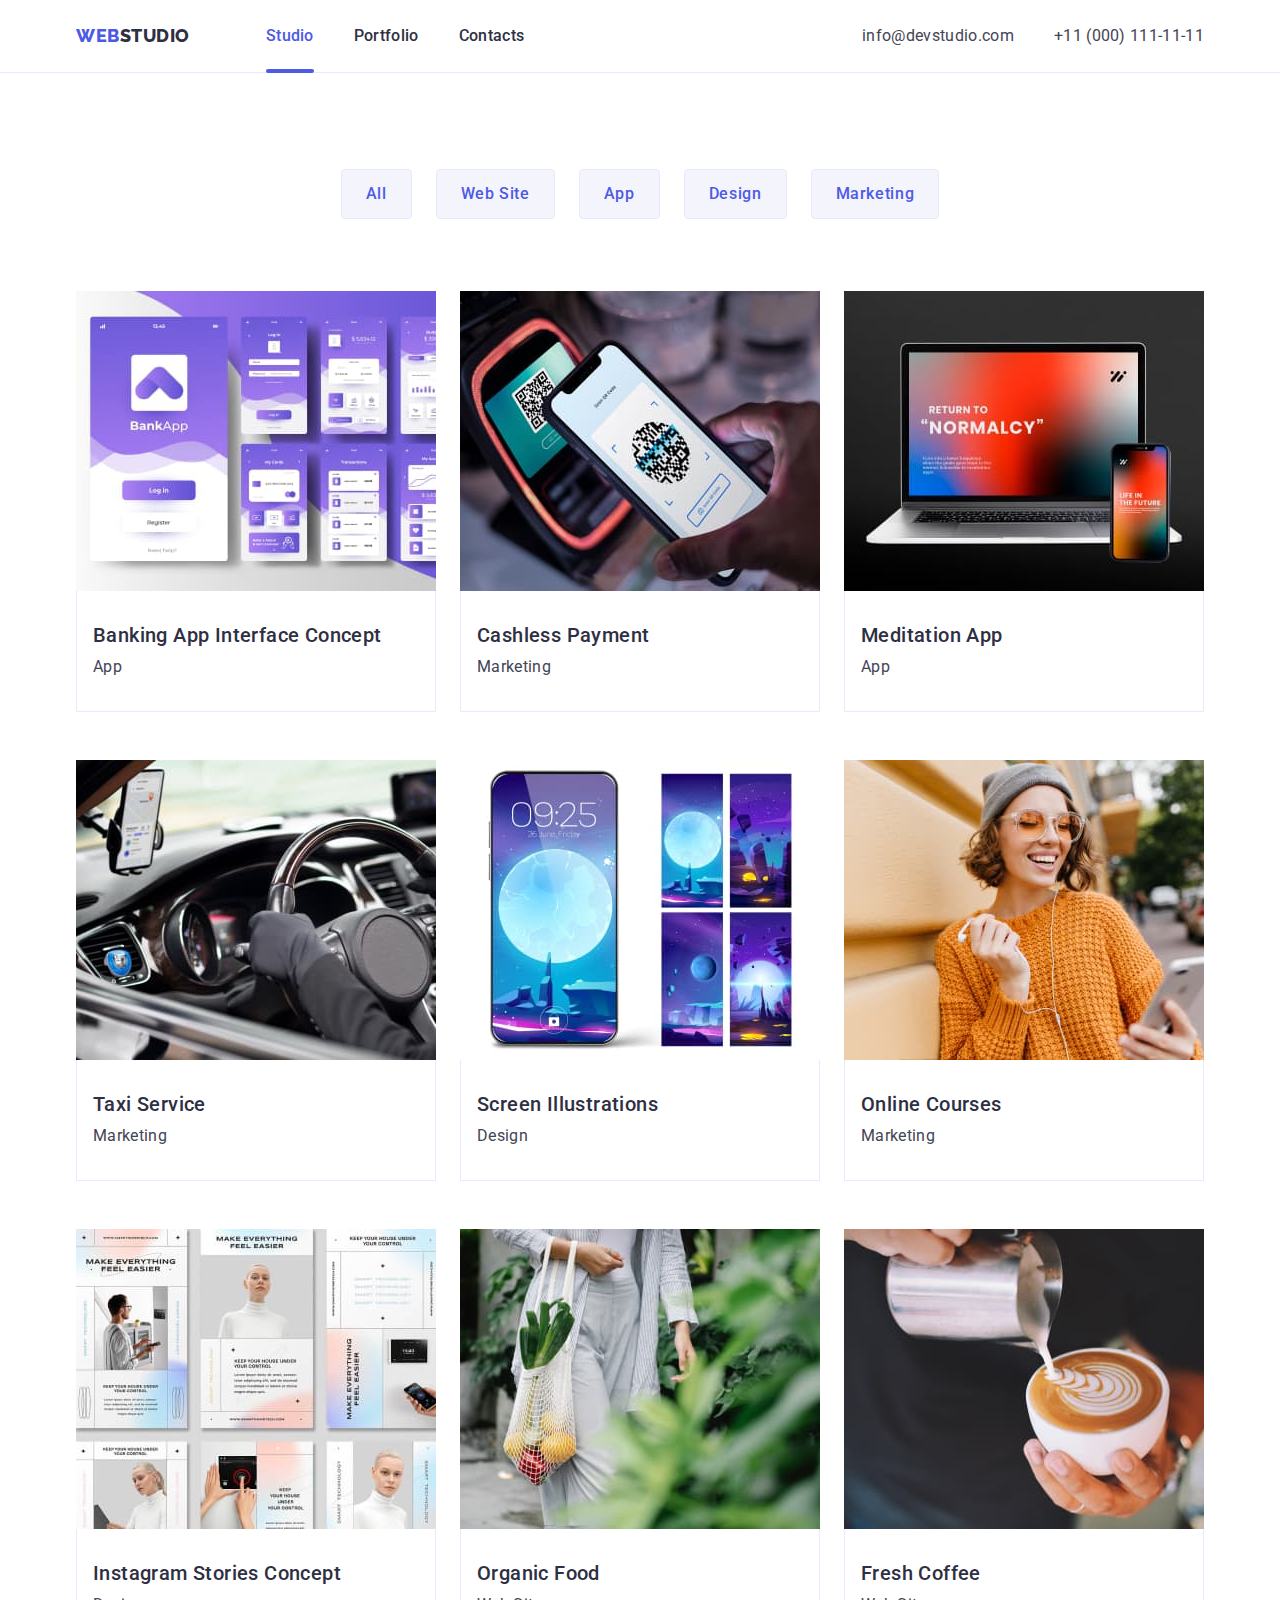
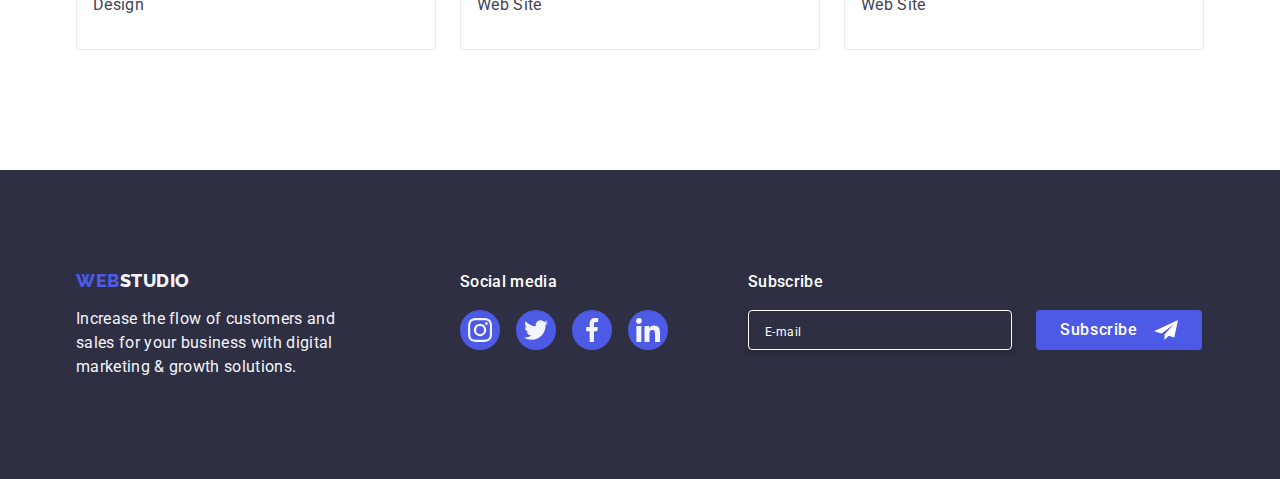
==== commit 352350d9: "prettier" ====
--- a/portfolio.html
+++ b/portfolio.html
@@ -1,254 +1,472 @@
 <!DOCTYPE html>
 <html lang="en">
-<head>
- <meta charset="UTF-8">
- <meta name="viewport" content="width=device-width, initial-scale=1.0">
- <title>Web Studio-Main Page</title>
- <link href="https://cdn.jsdelivr.net/npm/modern-normalize@2.0.0/modern-normalize.min.css" rel="stylesheet">
- <link rel="stylesheet" href="css/styles.css">
- <link rel="preconnect" href="https://fonts.googleapis.com">
- <link rel="preconnect" href="https://fonts.gstatic.com" crossorigin>
- <link href="https://fonts.googleapis.com/css2?family=Raleway:wght@800&family=Roboto:wght@400;500;700;900&display=swap" rel="stylesheet">
-
-</head>
-<body>
-
- <header class="header-border">
-  <div class="container">
-   <nav class="nav-header">
-    <a href="./" rel="noreferrer noopener" class="logo"><span class="logo-web-font">web</span><span class="logo-studio-font">studio</span></a>
-    <ul class="nav-menu">
-     <li>
-      <a href="./index.html" rel="noreferrer noopener" class="nav-menu-item">Studio</a>
-     </li>
-     <li>
-      <a href="./portfolio.html" rel="noreferrer noopener" class="nav-menu-active">Portfolio</a>
-     </li>
-     <li>
-      <a href="/contacts" target="_blank" rel="noreferrer noopener" class="nav-menu-item">Contacts</a>
-     </li>
-    </ul>
-   </nav>
-   <address>
-    <ul class="address-list">
-     <li>
-      <a class="text-contacts" href="mailto:info@devstudio.com" target="_blank" rel="noreferrer noopener">info@devstudio.com</a>
-     </li>
-     <li>
-      <a class="text-contacts" href="tel:+110001111111" target="_blank" rel="noreferrer noopener">+11 (000) 111-11-11</a>
-     </li>
-    </ul>
-   </address>
-  </div>
- </header>
-
-
-
- <main>
-  <section class="portfolio-main">
-   <div class="container">
-    <div class="column-container">
-     <h1 class="visually-hidden"></h1>
-     <ul class="portfolio-button-list">
-      <li>
-       <button type="button" class="button-cloud">All</button>
-      </li>
-      <li>
-       <button type="button" class="button-cloud">Web Site</button>
-      </li>
-      <li>
-       <button type="button" class="button-cloud">App</button>
-      </li>
-      <li>
-       <button type="button" class="button-cloud">Design</button>
-      </li>
-      <li>
-       <button type="button" class="button-cloud">Marketing</button>
-      </li>
-     </ul>
-     <ul class="portfolio-app-list">
-      <li>
-       <a href="#" class="link">
-        <div class="card-description-wrapper">
-          <img src="images/hw-02/bankingapp.jpg" alt="Picture of banking app interface" width="360" height="300" />
-          <figcaption class="portfolio-card-description">14 Stylish and User-Friendly App Design Concepts · Task Manager App · Calorie Tracker App · Exotic Fruit Ecommerce App · Cloud Storage App</figcaption>
+  <head>
+    <meta charset="UTF-8" />
+    <meta name="viewport" content="width=device-width, initial-scale=1.0" />
+    <title>Web Studio-Main Page</title>
+    <link
+      href="https://cdn.jsdelivr.net/npm/modern-normalize@2.0.0/modern-normalize.min.css"
+      rel="stylesheet"
+    />
+    <link rel="stylesheet" href="css/styles.css" />
+    <link rel="preconnect" href="https://fonts.googleapis.com" />
+    <link rel="preconnect" href="https://fonts.gstatic.com" crossorigin />
+    <link
+      href="https://fonts.googleapis.com/css2?family=Raleway:wght@800&family=Roboto:wght@400;500;700;900&display=swap"
+      rel="stylesheet"
+    />
+  </head>
+  <body>
+    <header class="header-border">
+      <div class="container">
+        <nav class="nav-header">
+          <a href="./" rel="noreferrer noopener" class="logo"
+            ><span class="logo-web-font">web</span
+            ><span class="logo-studio-font">studio</span></a
+          >
+          <svg class="hamburger js-open-menu" width="32" height="22">
+            <use href="./images/icons.svg#icon-charm_menu-hamburger"></use>
+          </svg>
+          <div class="js-menu-container">
+            <button class="modal-button js-close-menu">
+              <svg class="icon-modal-close" width="8" height="8">
+                <use href="./images/icons.svg#icon-modal-close"></use>
+              </svg>
+            </button>
+            <div class="div-menu">
+              <ul class="nav-menu">
+                <li>
+                  <a
+                    href="./index.html"
+                    rel="noreferrer noopener"
+                    class="nav-menu-active"
+                    >Studio</a
+                  >
+                </li>
+                <li>
+                  <a
+                    href="./portfolio.html"
+                    rel="noreferrer noopener"
+                    class="nav-menu-item"
+                    >Portfolio</a
+                  >
+                </li>
+                <li>
+                  <a
+                    href="/contacts"
+                    target="_blank"
+                    rel="noreferrer noopener"
+                    class="nav-menu-item"
+                    >Contacts</a
+                  >
+                </li>
+              </ul>
+              <address>
+                <ul class="address-list">
+                  <li>
+                    <a
+                      class="text-contacts tel"
+                      href="tel:+110001111111"
+                      target="_blank"
+                      rel="noreferrer noopener"
+                      >+11 (000) 111-11-11</a
+                    >
+                  </li>
+                  <li>
+                    <a
+                      class="text-contacts mail"
+                      href="mailto:info@devstudio.com"
+                      target="_blank"
+                      rel="noreferrer noopener"
+                      >info@devstudio.com</a
+                    >
+                  </li>
+                </ul>
+              </address>
+              <div class="wrapper-menu">
+                <ul>
+                  <li class="social-footer-icon-element">
+                    <div class="circle-footer">
+                      <svg class="icon-footer" width="24" height="24">
+                        <use href="./images/icons.svg#icon-instagram-2-1"></use>
+                      </svg>
+                    </div>
+                  </li>
+                  <li class="social-footer-icon-element">
+                    <div class="circle-footer">
+                      <svg class="icon-footer" width="24" height="24">
+                        <use href="./images/icons.svg#icon-twitter-1-1"></use>
+                      </svg>
+                    </div>
+                  </li>
+                  <li class="social-footer-icon-element">
+                    <div class="circle-footer">
+                      <svg class="icon-footer" width="24" height="24">
+                        <use href="./images/icons.svg#icon-facebook-1-1"></use>
+                      </svg>
+                    </div>
+                  </li>
+                  <li class="social-footer-icon-element">
+                    <div class="circle-footer">
+                      <svg class="icon-footer" width="24" height="24">
+                        <use href="./images/icons.svg#icon-linkedin-1-1"></use>
+                      </svg>
+                    </div>
+                  </li>
+                </ul>
+              </div>
+            </div>
+          </div>
+          <div class="not-hamburger">
+            <ul class="nav-menu">
+              <li>
+                <a
+                  href="./index.html"
+                  rel="noreferrer noopener"
+                  class="nav-menu-active"
+                  >Studio</a
+                >
+              </li>
+              <li>
+                <a
+                  href="./portfolio.html"
+                  rel="noreferrer noopener"
+                  class="nav-menu-item"
+                  >Portfolio</a
+                >
+              </li>
+              <li>
+                <a
+                  href="/contacts"
+                  target="_blank"
+                  rel="noreferrer noopener"
+                  class="nav-menu-item"
+                  >Contacts</a
+                >
+              </li>
+            </ul>
+            <address>
+              <ul class="address-list">
+                <li>
+                  <a
+                    class="text-contacts"
+                    href="mailto:info@devstudio.com"
+                    target="_blank"
+                    rel="noreferrer noopener"
+                    >info@devstudio.com</a
+                  >
+                </li>
+                <li>
+                  <a
+                    class="text-contacts"
+                    href="tel:+110001111111"
+                    target="_blank"
+                    rel="noreferrer noopener"
+                    >+11 (000) 111-11-11</a
+                  >
+                </li>
+              </ul>
+            </address>
+          </div>
+        </nav>
+      </div>
+    </header>
+
+    <main>
+      <section class="portfolio-main">
+        <div class="container">
+          <div class="column-container">
+            <h1 class="visually-hidden"></h1>
+            <ul class="portfolio-button-list">
+              <li>
+                <button type="button" class="button-cloud">All</button>
+              </li>
+              <li>
+                <button type="button" class="button-cloud">Web Site</button>
+              </li>
+              <li>
+                <button type="button" class="button-cloud">App</button>
+              </li>
+              <li>
+                <button type="button" class="button-cloud">Design</button>
+              </li>
+              <li>
+                <button type="button" class="button-cloud">Marketing</button>
+              </li>
+            </ul>
+            <ul class="portfolio-app-list">
+              <li>
+                <a href="#" class="link">
+                  <div class="card-description-wrapper">
+                    <img
+                      src="images/hw-02/bankingapp.jpg"
+                      alt="Picture of banking app interface"
+                      width="360"
+                      height="300"
+                    />
+                    <figcaption class="portfolio-card-description">
+                      14 Stylish and User-Friendly App Design Concepts · Task
+                      Manager App · Calorie Tracker App · Exotic Fruit Ecommerce
+                      App · Cloud Storage App
+                    </figcaption>
+                  </div>
+                  <div class="app-wrapper">
+                    <h3 class="text-h3">Banking App Interface Concept</h3>
+                    <p class="text-body">App</p>
+                  </div>
+                </a>
+              </li>
+              <li>
+                <a href="#" class="link">
+                  <div class="card-description-wrapper">
+                    <img
+                      src="images/hw-02/cashless.jpg"
+                      alt="Hand holding smartphone and paying cashless by it"
+                      width="360"
+                      height="300"
+                    />
+                    <figcaption class="portfolio-card-description">
+                      14 Stylish and User-Friendly App Design Concepts · Task
+                      Manager App · Calorie Tracker App · Exotic Fruit Ecommerce
+                      App · Cloud Storage App
+                    </figcaption>
+                  </div>
+                  <div class="app-wrapper">
+                    <h3 class="text-h3">Cashless Payment</h3>
+                    <p class="text-body">Marketing</p>
+                  </div>
+                </a>
+              </li>
+              <li>
+                <a href="#" class="link">
+                  <div class="card-description-wrapper">
+                    <img
+                      src="images/hw-02/redscreen.jpg"
+                      alt="Laptop and smartphone with the inscription[Return to 'normalcy']"
+                      width="360"
+                      height="300"
+                    />
+                    <figcaption class="portfolio-card-description">
+                      14 Stylish and User-Friendly App Design Concepts · Task
+                      Manager App · Calorie Tracker App · Exotic Fruit Ecommerce
+                      App · Cloud Storage App
+                    </figcaption>
+                  </div>
+
+                  <div class="app-wrapper">
+                    <h3 class="text-h3">Meditation App</h3>
+                    <p class="text-body">App</p>
+                  </div>
+                </a>
+              </li>
+              <li>
+                <a href="#" class="link">
+                  <div class="card-description-wrapper">
+                    <img
+                      src="images/hw-02/taxidriver.jpg"
+                      alt="Driver in a car"
+                      width="360"
+                      height="300"
+                    />
+                    <figcaption class="portfolio-card-description">
+                      14 Stylish and User-Friendly App Design Concepts · Task
+                      Manager App · Calorie Tracker App · Exotic Fruit Ecommerce
+                      App · Cloud Storage App
+                    </figcaption>
+                  </div>
+
+                  <div class="app-wrapper">
+                    <h3 class="text-h3">Taxi Service</h3>
+                    <p class="text-body">Marketing</p>
+                  </div>
+                </a>
+              </li>
+              <li>
+                <a href="#" class="link">
+                  <div class="card-description-wrapper">
+                    <img
+                      src="images/hw-02/moonlayout.jpg"
+                      alt="Smartphone with illustration of the night moon on screen"
+                      width="360"
+                      height="300"
+                    />
+                    <figcaption class="portfolio-card-description">
+                      14 Stylish and User-Friendly App Design Concepts · Task
+                      Manager App · Calorie Tracker App · Exotic Fruit Ecommerce
+                      App · Cloud Storage App
+                    </figcaption>
+                  </div>
+
+                  <div class="app-wrapper">
+                    <h3 class="text-h3">Screen Illustrations</h3>
+                    <p class="text-body">Design</p>
+                  </div>
+                </a>
+              </li>
+              <li>
+                <a href="#" class="link">
+                  <div class="card-description-wrapper">
+                    <img
+                      src="images/hw-02/sunglassesgirl.jpg"
+                      alt="Smiling girl with sunglasses looking at her phone"
+                      width="360"
+                      height="300"
+                    />
+                    <figcaption class="portfolio-card-description">
+                      14 Stylish and User-Friendly App Design Concepts · Task
+                      Manager App · Calorie Tracker App · Exotic Fruit Ecommerce
+                      App · Cloud Storage App
+                    </figcaption>
+                  </div>
+
+                  <div class="app-wrapper">
+                    <h3 class="text-h3">Online Courses</h3>
+                    <p class="text-body">Marketing</p>
+                  </div>
+                </a>
+              </li>
+              <li>
+                <a href="#" class="link">
+                  <div class="card-description-wrapper">
+                    <img
+                      src="images/hw-02/instagram.jpg"
+                      alt="Several different layouts of instagram post"
+                      width="360"
+                      height="300"
+                    />
+                    <figcaption class="portfolio-card-description">
+                      14 Stylish and User-Friendly App Design Concepts · Task
+                      Manager App · Calorie Tracker App · Exotic Fruit Ecommerce
+                      App · Cloud Storage App
+                    </figcaption>
+                  </div>
+
+                  <div class="app-wrapper">
+                    <h3 class="text-h3">Instagram Stories Concept</h3>
+                    <p class="text-body">Design</p>
+                  </div>
+                </a>
+              </li>
+              <li>
+                <a href="#" class="link">
+                  <div class="card-description-wrapper">
+                    <img
+                      src="images/hw-02/womanwithgroceries.jpg"
+                      alt="Woman holding a bag with groceries"
+                      width="360"
+                      height="300"
+                    />
+                    <figcaption class="portfolio-card-description">
+                      14 Stylish and User-Friendly App Design Concepts · Task
+                      Manager App · Calorie Tracker App · Exotic Fruit Ecommerce
+                      App · Cloud Storage App
+                    </figcaption>
+                  </div>
+
+                  <div class="app-wrapper">
+                    <h3 class="text-h3">Organic Food</h3>
+                    <p class="text-body">Web Site</p>
+                  </div>
+                </a>
+              </li>
+              <li>
+                <a href="#" class="link">
+                  <div class="card-description-wrapper">
+                    <img
+                      src="images/hw-02/baristapouringmilk.jpg"
+                      alt="Barista pouring foamed milk into fancy coffee"
+                      width="360"
+                      height="300"
+                    />
+                    <figcaption class="portfolio-card-description">
+                      14 Stylish and User-Friendly App Design Concepts · Task
+                      Manager App · Calorie Tracker App · Exotic Fruit Ecommerce
+                      App · Cloud Storage App
+                    </figcaption>
+                  </div>
+
+                  <div class="app-wrapper">
+                    <h3 class="text-h3">Fresh Coffee</h3>
+                    <p class="text-body">Web Site</p>
+                  </div>
+                </a>
+              </li>
+            </ul>
+          </div>
         </div>
-        <div class="app-wrapper">
-         <h3 class="text-h3">Banking App Interface Concept</h3>
-         <p class="text-body">App</p>
+      </section>
+    </main>
+
+    <footer class="footer-section">
+      <div class="container-footer">
+        <div class="column-container-footer-omega">
+          <a href="./" rel="noreferrer noopener" class="logo-footer"
+            ><span class="logo-web-font">web</span
+            ><span class="logo-studio-font-bright">studio</span></a
+          >
+          <p class="footer-text">
+            Increase the flow of customers and sales for your business with
+            digital marketing & growth solutions.
+          </p>
         </div>
-       </a>
-      </li>
-      <li>
-       <a href="#" class="link">
-        <div class="card-description-wrapper">
-          <img src="images/hw-02/cashless.jpg" alt="Hand holding smartphone and paying cashless by it" width="360" height="300" />
-          <figcaption class="portfolio-card-description">14 Stylish and User-Friendly App Design Concepts · Task Manager App · Calorie Tracker App · Exotic Fruit Ecommerce App · Cloud Storage App</figcaption>
+        <div class="column-container-footer-alfa">
+          <p class="social-footer-font">Social media</p>
+          <div class="wrapper-footer">
+            <ul>
+              <li class="social-footer-icon-element">
+                <div class="circle-footer">
+                  <svg class="icon-footer" width="24" height="24">
+                    <use href="./images/icons.svg#icon-instagram-2-1"></use>
+                  </svg>
+                </div>
+              </li>
+              <li class="social-footer-icon-element">
+                <div class="circle-footer">
+                  <svg class="icon-footer" width="24" height="24">
+                    <use href="./images/icons.svg#icon-twitter-1-1"></use>
+                  </svg>
+                </div>
+              </li>
+              <li class="social-footer-icon-element">
+                <div class="circle-footer">
+                  <svg class="icon-footer" width="24" height="24">
+                    <use href="./images/icons.svg#icon-facebook-1-1"></use>
+                  </svg>
+                </div>
+              </li>
+              <li class="social-footer-icon-element">
+                <div class="circle-footer">
+                  <svg class="icon-footer" width="24" height="24">
+                    <use href="./images/icons.svg#icon-linkedin-1-1"></use>
+                  </svg>
+                </div>
+              </li>
+            </ul>
+          </div>
         </div>
-        <div class="app-wrapper">
-         <h3 class="text-h3">Cashless Payment</h3>
-         <p class="text-body">Marketing</p>
+        <div class="column-container-footer-beta">
+          <p class="social-footer-font">Subscribe</p>
+          <form class="wrapper-footer-alt" action="./" name="email-form">
+            <label for="emailfooter"></label
+            ><input
+              id="emailfooter"
+              name="email"
+              type="email"
+              placeholder="E-mail"
+              required
+            />
+
+            <button type="submit" class="button-subscribe">
+              <div class="subscribe-button-wrapper">
+                <p>Subscribe</p>
+                <svg class="icon-footer" width="24" height="24">
+                  <use href="./images/icons.svg#icon-Frame-3"></use>
+                </svg>
+              </div>
+            </button>
+          </form>
         </div>
-       </a>
-      </li>
-      <li>
-       <a href="#" class="link">
-        <div class="card-description-wrapper">
-          <img src="images/hw-02/redscreen.jpg" alt="Laptop and smartphone with the inscription[Return to 'normalcy']" width="360" height="300" />
-          <figcaption class="portfolio-card-description">14 Stylish and User-Friendly App Design Concepts · Task Manager App · Calorie Tracker App · Exotic Fruit Ecommerce App · Cloud Storage App</figcaption>
-        </div>
-       
-        <div class="app-wrapper">
-         <h3 class="text-h3">Meditation App</h3>
-         <p class="text-body">App</p>
-        </div>
-       </a>
-      </li>
-      <li>
-       <a href="#" class="link" >
-        <div class="card-description-wrapper">
-          <img src="images/hw-02/taxidriver.jpg" alt="Driver in a car" width="360" height="300" />
-          <figcaption class="portfolio-card-description">14 Stylish and User-Friendly App Design Concepts · Task Manager App · Calorie Tracker App · Exotic Fruit Ecommerce App · Cloud Storage App</figcaption>
-        </div>
-        
-        <div class="app-wrapper">
-         <h3 class="text-h3">Taxi Service</h3>
-         <p class="text-body">Marketing</p>
-        </div>
-       </a>
-      </li>
-      <li>
-       <a href="#" class="link">
-        <div class="card-description-wrapper">
-          <img src="images/hw-02/moonlayout.jpg" alt="Smartphone with illustration of the night moon on screen" width="360" height="300" />
-          <figcaption class="portfolio-card-description">14 Stylish and User-Friendly App Design Concepts · Task Manager App · Calorie Tracker App · Exotic Fruit Ecommerce App · Cloud Storage App</figcaption>
-        </div>
-        
-        <div class="app-wrapper">
-         <h3 class="text-h3">Screen Illustrations</h3>
-         <p class="text-body">Design</p>
-        </div>
-       </a>
-      </li>
-      <li>
-       <a href="#" class="link">
-        <div class="card-description-wrapper">
-          <img src="images/hw-02/sunglassesgirl.jpg" alt="Smiling girl with sunglasses looking at her phone" width="360" height="300" />
-          <figcaption class="portfolio-card-description">14 Stylish and User-Friendly App Design Concepts · Task Manager App · Calorie Tracker App · Exotic Fruit Ecommerce App · Cloud Storage App</figcaption>
-        </div>
-        
-        <div class="app-wrapper">
-         <h3 class="text-h3">Online Courses</h3>
-         <p class="text-body">Marketing</p>
-        </div>
-       </a>
-      </li>
-      <li>
-       <a href="#" class="link">
-        <div class="card-description-wrapper">
-          <img src="images/hw-02/instagram.jpg" alt="Several different layouts of instagram post" width="360" height="300" />
-          <figcaption class="portfolio-card-description">14 Stylish and User-Friendly App Design Concepts · Task Manager App · Calorie Tracker App · Exotic Fruit Ecommerce App · Cloud Storage App</figcaption>
-        </div>
-        
-        <div class="app-wrapper">
-         <h3 class="text-h3">Instagram Stories Concept</h3>
-         <p class="text-body">Design</p>
-        </div>
-       </a>
-      </li>
-      <li>
-       <a href="#" class="link">
-        <div class="card-description-wrapper">
-          <img src="images/hw-02/womanwithgroceries.jpg" alt="Woman holding a bag with groceries" width="360" height="300" />
-          <figcaption class="portfolio-card-description">14 Stylish and User-Friendly App Design Concepts · Task Manager App · Calorie Tracker App · Exotic Fruit Ecommerce App · Cloud Storage App</figcaption>
-        </div>
-        
-        <div class="app-wrapper">
-         <h3 class="text-h3">Organic Food</h3>
-         <p class="text-body">Web Site</p>
-        </div>
-       </a>
-      </li>
-      <li>
-       <a href="#" class="link">
-        <div class="card-description-wrapper">
-          <img src="images/hw-02/baristapouringmilk.jpg" alt="Barista pouring foamed milk into fancy coffee" width="360" height="300" />
-          <figcaption class="portfolio-card-description">14 Stylish and User-Friendly App Design Concepts · Task Manager App · Calorie Tracker App · Exotic Fruit Ecommerce App · Cloud Storage App</figcaption>
-        </div>
-        
-        <div class="app-wrapper">
-         <h3 class="text-h3">Fresh Coffee</h3>
-         <p class="text-body">Web Site</p> 
-        </div>
-       </a>
-      </li>
-     </ul>
-    </div>
-   </div>
-  </section>
- </main>
-
- <footer class="footer-section">
-  <div class="container-footer">
-   <div class="column-container-footer-omega">
-    <a href="./" rel="noreferrer noopener" class="logo-footer"><span class="logo-web-font">web</span><span class="logo-studio-font-bright">studio</span></a>
-    <p class="footer-text">
-     Increase the flow of customers and 
-     sales for your business with digital 
-     marketing & growth solutions.
-    </p>
-   </div>
-   <div class="column-container-footer-alfa">
-    <p class="social-footer-font">Social media</p>
-    <div class="wrapper-footer">
-     <ul>
-      <li class="social-footer-icon-element">
-       <div class="circle-footer">
-         <svg class="icon-footer" width="24" height="24">
-          <use href="./images/icons.svg#icon-instagram-2-1"></use>
-         </svg>
-       </div>
-      </li>
-      <li class="social-footer-icon-element">
-       <div class="circle-footer">
-         <svg class="icon-footer" width="24" height="24">
-          <use href="./images/icons.svg#icon-twitter-1-1"></use>
-         </svg>
-       </div>
-      </li>
-      <li class="social-footer-icon-element">
-       <div class="circle-footer">
-         <svg class="icon-footer" width="24" height="24">
-          <use href="./images/icons.svg#icon-facebook-1-1"></use>
-         </svg>
-       </div>
-      </li>
-      <li class="social-footer-icon-element">
-       <div class="circle-footer">
-         <svg class="icon-footer" width="24" height="24">
-          <use href="./images/icons.svg#icon-linkedin-1-1"></use>
-         </svg>
-       </div>
-      </li>
-     </ul>
-    </div>
-   </div>
-   <div class="column-container-footer-beta">
-     <p class="social-footer-font">Subscribe</p>
-     <form class="wrapper-footer-alt" action="./" name="email-form">
-       <div class="form-field-wrapper"><label for="emailfooter">E-mail</label><input id="emailfooter" name="email" type="email" required/></div>
-     
-       <button type="submit" class="button-subscribe">
-         <div class="subscribe-button-wrapper">
-           <p>Subscribe</p>
-           <svg class="icon-footer" width="24" height="24">
-           <use href="./images/icons.svg#icon-Frame-3"></use>
-           </svg>
-         </div>
-       </button>
-     </form>
-   </div>
-  </div>
-</footer>
-</body>
-</html>+      </div>
+    </footer>
+  </body>
+</html>
--- a/css/styles.css
+++ b/css/styles.css
@@ -1,74 +1,77 @@
 *,
 *::before,
 *::after {
- box-sizing: border-box;
+  box-sizing: border-box;
 }
 
 img {
- display: block;
+  display: block;
+  height: auto;
+  width: 100%;
 }
 
 p {
- text-decoration: none;
- padding: 0;
- margin: 0;
+  text-decoration: none;
+  padding: 0;
+  margin: 0;
 }
 
 h1,
 h2,
 h3,
 h4 {
- text-decoration: none;
+  text-decoration: none;
 }
 
 ul {
- list-style: none;
+  list-style: none;
 }
 
 
 dl {
- list-style: none;
+  list-style: none;
 }
 
 * {
   box-sizing: border-box;
 }
- body {
+
+body {
   margin-inline: auto;
- }
+}
 
 :root {
- --color-heading-primary: #2E2F42;
- --color-contrast-bright: #F4F4FD;
- --color-contrast-dark: #4D5AE5;
- --color-contrast-brighter: #FFF;
- --color-active: #404BBF;
- --color-font-main: #434455;
- --color-border: #E7E9FC;
- --color-shadow: #2E2F42B2;
- --color-border-dark: #8E8F99;
- --color-active-footer: #31D0AA;
- --color-modal-window: #FCFCFC;
- --color-background-modal: rgba(46, 47, 66, 0.40);
- --transition-variable: 250ms cubic-bezier(0.4, 0, 0.2, 1);
+  --color-heading-primary: #2E2F42;
+  --color-contrast-bright: #F4F4FD;
+  --color-contrast-dark: #4D5AE5;
+  --color-contrast-brighter: #FFF;
+  --color-active: #404BBF;
+  --color-font-main: #434455;
+  --color-border: #E7E9FC;
+  --color-shadow: #2E2F42B2;
+  --color-border-dark: #8E8F99;
+  --color-active-footer: #31D0AA;
+  --color-modal-window: #FCFCFC;
+  --color-background-modal: rgba(46, 47, 66, 0.40);
+  --transition-variable: 250ms cubic-bezier(0.4, 0, 0.2, 1);
 }
 
 body {
- font-family: Roboto, sans-serif;
- font-style: normal;
- color: var(--color-font-main);
+  font-family: Roboto, sans-serif;
+  font-style: normal;
+  color: var(--color-font-main);
 }
 
 .link {
- text-decoration: none;
+  text-decoration: none;
 }
 
 .text-body {
- color: var(--color-font-main);
- font-size: 16px;
- line-height: 1.5;
- letter-spacing: 0.32px;
- margin: 0;
+  color: var(--color-font-main);
+  font-size: 16px;
+  line-height: 1.5;
+  letter-spacing: 0.32px;
+  margin: 0;
 }
 
 
@@ -76,15 +79,16 @@
 
 
 .text-h3 {
- color: var(--color-heading-primary);
- text-align: center;
- font-size: 36px;
- line-height: 1.11;
- letter-spacing: 0.72px;
- text-transform: capitalize;
- font-weight: 700;
- margin: 0 0 8px;
-}
+  color: var(--color-heading-primary);
+  text-align: center;
+  font-size: 36px;
+  line-height: 1.11;
+  letter-spacing: 0.72px;
+  text-transform: capitalize;
+  font-weight: 700;
+  margin: 0 0 8px;
+}
+
 .text-h2 {
   color: var(--color-heading-primary);
   text-align: center;
@@ -93,7 +97,7 @@
   letter-spacing: 0.72px;
   text-transform: capitalize;
   margin: 0 0 72px;
- }
+}
 
 /* .text-h3 {
  color: var(--color-heading-primary);
@@ -105,139 +109,213 @@
 } */
 
 .container {
- display: flex;
- width: 428px;
- padding: 0 16px;
- margin: 0 auto;
- justify-content: space-between;
+  display: flex;
+  min-width: 320px;
+  max-width: 480px;
+  padding: 0 16px;
+  margin: 0 auto;
+  justify-content: space-between;
 }
 
 .container-footer {
   display: flex;
-  width: 398px;
+  flex-wrap: wrap;
+  flex-direction: column;
+  width: 100%;
   padding: 0;
   margin: 0 auto;
   justify-content: center;
- }
+  row-gap: 72px;
+}
 
 
 
 .column-container {
- flex-direction: column;
- margin: 0;
- margin: auto;
+  flex-direction: column;
+  margin: 0;
+  margin: auto;
+
 }
 
 .column-container-footer-omega {
   flex-direction: column;
-  margin: 0 120px 0 0;
-  gap: 16px;
+  display: flex;
+  align-items: center;
+  width: 100vw;
+  min-width: 320px;
+  max-width: 480px;
 }
 
 .column-container-footer-alfa {
   flex-direction: column;
-  margin: 0 80px 0 0;
-  gap: 16px;
+  display: flex;
+  align-items: center;
+  width: 100vw;
+  min-width: 320px;
+  max-width: 480px;
 }
 
 .column-container-footer-beta {
   flex-direction: column;
-  margin: 0;
-  gap: 16px;
+  display: flex;
+  align-items: center;
+  width: 100vw;
+  min-width: 320px;
+  max-width: 480px;
 }
 
 .header-border {
- border-bottom: 1px solid var(--color-border);
+  border-bottom: 1px solid var(--color-border);
 }
 
 .nav-header {
- display: flex;
- align-items: center;
+  display: flex;
+  align-items: center;
+  justify-content: space-between;
+  width: 100%;
+}
+
+.hamburger {
+  stroke: black;
+}
+
+.not-hamburger {
+  display: none;
+  width: 100vw;
+  justify-content: flex-end;
+  gap: 120px;
+  align-items: center
+}
+
+.js-menu-container {
+  display: none;
+
+}
+
+.js-menu-container.is-open {
+  display: flex;
+  background-color: var(--color-contrast-brighter);
+  position: fixed;
+  width: 100vw;
+  height: 100vh;
+  inset: 0;
+}
+
+.wrapper-menu {
+  position: fixed;
+  inset-block-end: 4vh;
+}
+
+.wrapper-menu>ul {
+  padding-left: 0;
+  display: flex;
+  margin: 0;
+  justify-content: space-between;
+  width: 86vw;
+}
+
+.div-menu {
+  display: flex;
+  flex-direction: column;
+  position: absolute;
+  inset: 10vh auto auto 7vw;
+
 }
 
 .logo {
   display: inline-block;
   margin: 24px auto 22px 0;
   text-decoration: none;
- }
+}
 
 .logo-web-font {
- color: var(--color-contrast-dark);
- font-family: Raleway;
- font-size: 18px;
- font-weight: 800;
- line-height: 1.17;
- letter-spacing: 0.54px;
- text-transform: uppercase;
+  color: var(--color-contrast-dark);
+  font-family: Raleway;
+  font-size: 18px;
+  font-weight: 800;
+  line-height: 1.17;
+  letter-spacing: 0.54px;
+  text-transform: uppercase;
 }
 
 .logo-studio-font-bright {
- color: var(--color-contrast-bright);
- font-family: Raleway;
- font-size: 18px;
- font-weight: 800;
- line-height: 1.17;
- letter-spacing: 0.54px;
- text-transform: uppercase;
+  color: var(--color-contrast-bright);
+  font-family: Raleway;
+  font-size: 18px;
+  font-weight: 800;
+  line-height: 1.17;
+  letter-spacing: 0.54px;
+  text-transform: uppercase;
 }
 
 .logo-studio-font {
- color: var(--color-heading-primary);
- font-family: Raleway;
- font-size: 18px;
- font-weight: 800;
- line-height: 1.17;
- letter-spacing: 0.54px;
- text-transform: uppercase;
+  color: var(--color-heading-primary);
+  font-family: Raleway;
+  font-size: 18px;
+  font-weight: 800;
+  line-height: tive1.17;
+  letter-spacing: 0.54px;
+  text-transform: uppercase;
 }
 
 .nav-menu {
- color: var(--color-heading-primary);
- font-size: 16px;
- font-weight: 500;
- line-height: 1.5;
- letter-spacing: 0.32px;
- text-decoration: none;
- display: flex;
- gap: 40px;
- padding: 24px 0;
- margin: 0;
-}
+  color: var(--color-heading-primary);
+  font-size: 36px;
+  font-weight: 700;
+  line-height: 1.11;
+  letter-spacing: 0.72px;
+  text-decoration: none;
+  display: flex;
+  flex-direction: column;
+  padding: 0;
+  margin: 0;
+  gap: 40px;
+}
+
 
 .nav-menu-active {
   position: relative;
   color: var(--color-contrast-dark);
-  padding: 24px 0;
   text-decoration: none;
 }
 
-.nav-menu-active::after {
-  content:"";
-  position: absolute;
-  background: var(--color-contrast-dark);
-  width: 100%;
-  height: 4px;
-  border-radius: 2px;
-  inset: 100% 0;
-}
+
 
 .nav-menu-item:hover,
 .nav-menu-item:focus {
- color: var(--color-active);
- transition: var(--transition-variable);
+  color: var(--color-active);
+  transition: var(--transition-variable);
 }
 
 
 .nav-menu-item {
- color: var(--color-heading-primary);
- padding: 24px 0;
- text-decoration: none;
+  color: var(--color-heading-primary);
+  text-decoration: none;
 }
 
 .address-list {
   display: flex;
   flex-direction: column;
- }
+  padding-left: 0;
+  margin-top: auto;
+  position: fixed;
+  inset-block-end: 15vh;
+  gap: 5vh;
+}
+
+.text-contacts.tel {
+  font-size: 36px;
+  font-weight: 700;
+  line-height: 1.11;
+  letter-spacing: 0.72px;
+}
+
+.text-contacts.mail {
+  font-size: 20px;
+  font-weight: 500;
+  line-height: 1.2;
+  letter-spacing: 0.4px;
+}
 
 .text-contacts {
   color: var(--color-font-main);
@@ -248,20 +326,20 @@
 
 .text-contacts:hover,
 .text-contacts:focus {
- color: var(--color-active);
- transition: var(--transition-variable);
+  color: var(--color-active);
+  transition: var(--transition-variable);
 }
 
 
 .social-footer-font {
-font-family: Roboto;
-font-size: 16px;
-font-weight: 500;
-line-height: 1.5;
-letter-spacing: 0.32px;
-color: var(--color-contrast-brighter);
-margin: 0;
-padding-bottom: 16px;
+  font-family: Roboto;
+  font-size: 16px;
+  font-weight: 500;
+  line-height: 1.5;
+  letter-spacing: 0.32px;
+  color: var(--color-contrast-brighter);
+  margin: 0;
+  padding-bottom: 16px;
 }
 
 
@@ -271,41 +349,44 @@
 
 
 .h1-section {
- background-color: var(--color-heading-primary);
- background-image: linear-gradient(rgba(46, 47, 66, 0.70), rgba(46, 47, 66, 0.70)), url(../images/people-office.jpg);
- background-repeat: no-repeat;
- background-position: center;
- padding: 112px 0;
+  background-color: var(--color-heading-primary);
+  background-image: linear-gradient(rgba(46, 47, 66, 0.70), rgba(46, 47, 66, 0.70)), url(../images/people-office.jpg);
+  background-repeat: no-repeat;
+  background-position: center;
+  padding: 112px 0;
+  align-items: center;
+  margin-inline: auto;
+  background-size: cover;
 }
 
 .icon-wrapper-company-values {
   display: none;
- }
+}
 
 .text-h1-first {
- color: var(--color-contrast-brighter);
- text-align: center;
- font-size: 36px;
- line-height: 1.11;
- letter-spacing: 0.72px;
- max-width: 320px;
- margin: 0 0 72px;
- text-transform: capitalize;
+  color: var(--color-contrast-brighter);
+  text-align: center;
+  font-size: 36px;
+  line-height: 1.11;
+  letter-spacing: 0.72px;
+  max-width: 320px;
+  margin: 0 0 72px;
+  text-transform: capitalize;
 }
 
 .button-primary {
- color: var(--color-contrast-brighter);
- background-color: var(--color-contrast-dark);
- font-size: 16px;
- font-weight: 500;
- line-height: 1.5;
- letter-spacing: 0.64px;
- display: block;
- width: 169px;
- height: 56px;
- border: none;
- border-radius: 4px;
- margin: auto;
+  color: var(--color-contrast-brighter);
+  background-color: var(--color-contrast-dark);
+  font-size: 16px;
+  font-weight: 500;
+  line-height: 1.5;
+  letter-spacing: 0.64px;
+  display: block;
+  width: 169px;
+  height: 56px;
+  border: none;
+  border-radius: 4px;
+  margin: auto;
 }
 
 
@@ -317,38 +398,38 @@
 
 
 .company-values {
- padding: 96px 0;
+  padding: 96px 0;
 }
 
 .company-values-list {
- display: flex;
- flex-wrap: wrap;
- gap: 72px;
- padding-left: 0;
- margin: 0;
+  display: flex;
+  flex-wrap: wrap;
+  gap: 72px;
+  padding-left: 0;
+  margin: 0;
 }
 
 .company-values-list-element {
- width: 100%;
+  width: 100%;
 
 }
 
 
 .company-activities {
- padding-bottom: 120px;
- display: none;
+  padding-bottom: 120px;
+  display: none;
 
 }
 
 .company-activities-list {
- display: flex;
- gap: 24px;
- margin: 0;
- padding-left: 0;
+  display: flex;
+  gap: 24px;
+  margin: 0;
+  padding-left: 0;
 }
 
 .company-activities-element {
- width: calc((100% - 48px)/3)
+  width: calc((100% - 48px)/3)
 }
 
 
@@ -356,18 +437,19 @@
 
 
 .our-team-section {
- background-color: var(--color-contrast-bright);
- padding: 96px 0;
- justify-content: center;
+  background-color: var(--color-contrast-bright);
+  padding: 96px 0;
+  align-items: center;
+  margin-inline: auto;
 }
 
 .our-team-list {
- display: flex;
- flex-wrap: wrap;
- gap: 72px;
- padding-left: 0;
- margin: 0;
- justify-content: center;
+  display: flex;
+  flex-wrap: wrap;
+  gap: 72px;
+  padding-left: 0;
+  margin: 0;
+  justify-content: center;
 }
 
 .icon-wrapper-our-team {
@@ -386,33 +468,33 @@
 }
 
 .our-team-list-element {
- width: 264px;
- border-radius: 0 0 4px 4px;
+  width: 264px;
+  border-radius: 0 0 4px 4px;
 }
 
 .worker-wrapper {
- padding: 32px 16px;
- border-radius: 0 0 4px 4px;
- background: var(--white, #FFF);
- box-shadow: 0px 2px 1px 0px rgba(46, 47, 66, 0.08), 0px 1px 1px 0px rgba(46, 47, 66, 0.16), 0px 1px 6px 0px rgba(46, 47, 66, 0.08);
+  padding: 32px 16px;
+  border-radius: 0 0 4px 4px;
+  background: var(--white, #FFF);
+  box-shadow: 0px 2px 1px 0px rgba(46, 47, 66, 0.08), 0px 1px 1px 0px rgba(46, 47, 66, 0.16), 0px 1px 6px 0px rgba(46, 47, 66, 0.08);
 }
 
 .text-h3-center {
- color: var(--color-heading-primary);
- text-align: center;
- font-size: 20px;
- font-weight: 500;
- line-height: 1.2;
- letter-spacing: 0.4px;
- margin: 0 0 8px;
+  color: var(--color-heading-primary);
+  text-align: center;
+  font-size: 20px;
+  font-weight: 500;
+  line-height: 1.2;
+  letter-spacing: 0.4px;
+  margin: 0 0 8px;
 }
 
 .text-body-center {
- text-align: center;
- font-size: 16px;
- line-height: 1.5;
- letter-spacing: 0.32px;
- margin: 0 0 8px;
+  text-align: center;
+  font-size: 16px;
+  line-height: 1.5;
+  letter-spacing: 0.32px;
+  margin: 0 0 8px;
 }
 
 
@@ -420,24 +502,25 @@
 
 
 .footer-text {
- color: var(--color-contrast-bright);
- font-size: 16px;
- line-height: 1.5;
- letter-spacing: 0.32px;
- width: 264px;
- margin: 0;
+  color: var(--color-contrast-bright);
+  font-size: 16px;
+  line-height: 1.5;
+  letter-spacing: 0.32px;
+  width: 264px;
+  margin: 0;
 }
 
 .footer-section {
- background-color: var(--color-heading-primary);
- padding: 96px 0;
-}
-
-.logo-footer  {
- display: inline-block;
- margin: 0;
- text-decoration: none;
- padding-bottom: 16px;
+  background-color: var(--color-heading-primary);
+  padding: 96px 0;
+  margin-inline: auto;
+}
+
+.logo-footer {
+  display: inline-block;
+  margin: 0;
+  text-decoration: none;
+  padding-bottom: 16px;
 }
 
 
@@ -449,61 +532,61 @@
 
 
 .portfolio-main {
- padding: 96px 0 120px 0;
+  padding: 96px 0 120px 0;
 }
 
 
 .portfolio-button-list {
- display: flex;
- justify-content: center;
- gap: 24px;
- margin: 0 0 72px;
- padding-left: 0;
+  display: flex;
+  justify-content: center;
+  gap: 24px;
+  margin: 0 0 72px;
+  padding-left: 0;
 }
 
 .button-cloud:hover,
 .button-cloud:focus {
- color: var(--color-contrast-brighter);
- background-color: var(--color-active);
- border: 1px solid transparent;
- border-radius: 4px;
- box-shadow: 0px 2px 2px 0px rgba(0, 0, 0, 0.12), 0px 2px 1px 0px rgba(0, 0, 0, 0.08), 0px 3px 1px 0px rgba(0, 0, 0, 0.10);
- transition: var(--transition-variable);
+  color: var(--color-contrast-brighter);
+  background-color: var(--color-active);
+  border: 1px solid transparent;
+  border-radius: 4px;
+  box-shadow: 0px 2px 2px 0px rgba(0, 0, 0, 0.12), 0px 2px 1px 0px rgba(0, 0, 0, 0.08), 0px 3px 1px 0px rgba(0, 0, 0, 0.10);
+  transition: var(--transition-variable);
 }
 
 .button-cloud {
- color: var(--color-contrast-dark);
- background-color: var(--color-contrast-bright);
- text-align: center;
- font-size: 16px;
- font-weight: 500;
- line-height: 1.5;
- letter-spacing: 0.64px;
- cursor: pointer;
- padding: 12px 24px;
- border: 1px solid var(--color-border);
- border-radius: 4px;
+  color: var(--color-contrast-dark);
+  background-color: var(--color-contrast-bright);
+  text-align: center;
+  font-size: 16px;
+  font-weight: 500;
+  line-height: 1.5;
+  letter-spacing: 0.64px;
+  cursor: pointer;
+  padding: 12px 24px;
+  border: 1px solid var(--color-border);
+  border-radius: 4px;
 }
 
 .portfolio-app-list {
- display: flex;
- flex-wrap: wrap;
- column-gap: 24px;
- row-gap: 48px;
- padding-left: 0;
- margin: 0;
-}
-
-.portfolio-app-list > li:hover,
-.portfolio-app-list > li:focus {
+  display: flex;
+  flex-wrap: wrap;
+  column-gap: 24px;
+  row-gap: 48px;
+  padding-left: 0;
+  margin: 0;
+}
+
+.portfolio-app-list>li:hover,
+.portfolio-app-list>li:focus {
   box-shadow: 0px 2px 1px 0px rgba(46, 47, 66, 0.08), 0px 1px 1px 0px rgba(46, 47, 66, 0.16), 0px 1px 6px 0px rgba(46, 47, 66, 0.08);
   transition: var(--transition-variable);
 }
 
 .app-wrapper {
- padding: 32px 16px;
- border: 1px solid var(--color-border);
- border-top: none;
+  padding: 32px 16px;
+  border: 1px solid var(--color-border);
+  border-top: none;
 }
 
 .visually-hidden:not(:focus):not(:active) {
@@ -528,6 +611,7 @@
 
 .customers {
   padding: 120px 0;
+  margin-inline: auto;
 }
 
 .customers-list-element {
@@ -536,7 +620,7 @@
   display: block;
   width: 168px;
   box-sizing: border-box;
-  height: 88px; 
+  height: 88px;
   position: relative;
 }
 
@@ -570,9 +654,9 @@
 
 
 
-.wrapper-footer > ul {
+.wrapper-footer>ul {
   padding-left: 0;
-  display:flex;
+  display: flex;
   margin: 0;
   gap: 16px;
 }
@@ -607,9 +691,10 @@
   justify-content: center;
   align-items: center;
 }
+
 .circle-footer:focus,
 .circle-footer:hover {
-  background-color: var(--color-active-footer) ;
+  background-color: var(--color-active-footer);
   cursor: pointer;
   transition: var(--transition-variable);
 }
@@ -633,11 +718,12 @@
   inset: 0;
   cursor: not-allowed;
 }
- 
+
 
 .is-hidden .modal-body {
   scale: 0;
 }
+
 .modal:not(.is-hidden) .modal-body {
   scale: 1;
 }
@@ -645,15 +731,17 @@
 
 .modal-body {
   position: relative;
-  margin: 80px auto auto;
-  width: 408px;
-  height: 584px;
+  margin: 10vh auto auto;
+  width: 90vw;
+  height: 90vh;
   transition: scale 250ms cubic-bezier(0.4, 0, 0.2, 1);
   flex-shrink: 0;
   border-radius: 4px;
   background: var(--color-modal-window);
   box-shadow: 0px 2px 1px 0px rgba(0, 0, 0, 0.20), 0px 1px 3px 0px rgba(0, 0, 0, 0.12), 0px 1px 1px 0px rgba(0, 0, 0, 0.14);
   cursor: auto;
+  max-width: 408px;
+  max-height: 584px;
 }
 
 .modal-button {
@@ -678,22 +766,22 @@
   background-color: var(--color-active);
   fill: #fff;
   transition: var(--transition-variable);
-  
+
 }
 
 .portfolio-card-description {
   color: var(--color-contrast-bright);
   background-color: var(--color-contrast-dark);
-  padding:  40px 32px 0;
+  padding: 40px 32px 0;
   position: absolute;
-  inset:0;
+  inset: 0;
   object-fit: cover;
   translate: 0 100% 0;
-	transition: translate 250ms cubic-bezier(0.4, 0, 0.2, 1);
+  transition: translate 250ms cubic-bezier(0.4, 0, 0.2, 1);
 }
 
 .card-description-wrapper {
-  position:relative;
+  position: relative;
   overflow: hidden;
 }
 
@@ -702,23 +790,24 @@
 }
 
 .button-subscribe {
- color: var(--color-contrast-brighter);
- background-color: var(--color-contrast-dark);
- font-size: 16px;
- font-weight: 500;
- line-height: 1.5;
- letter-spacing: 0.64px;
- cursor: pointer;
- display: block;
- border: none;
- border-radius: 4px;
- padding: 8px 24px;
+  color: var(--color-contrast-brighter);
+  background-color: var(--color-contrast-dark);
+  font-size: 16px;
+  font-weight: 500;
+  line-height: 1.5;
+  letter-spacing: 0.64px;
+  cursor: pointer;
+  display: block;
+  border: none;
+  border-radius: 4px;
+  padding: 8px 24px;
+
 }
 
 .button-subscribe:hover,
 .button-subscribe:focus {
- background-color: var(--color-active);
- transition: var(--transition-variable);
+  background-color: var(--color-active);
+  transition: var(--transition-variable);
 }
 
 .subscribe-button-wrapper {
@@ -734,22 +823,28 @@
   fill: var(--color-contrast-brighter);
 }
 
-.wrapper-footer-alt > input {
+.wrapper-footer-alt>input {
   border-radius: 4px;
   border: 1px solid var(--color-contrast-brighter);
   box-shadow: 0px 4px 4px 0px rgba(0, 0, 0, 0.15);
-  width: 264px;
+  width: 90vw;
+  height: 40px;
+  margin-block-end: 16px;
   flex-shrink: 0;
   background-color: var(--color-heading-primary);
-  margin-right: 24px;;
-  padding-left: 16px;
+  opacity: 0.3;
+  padding-inline-start: 16px;
+  min-width: 310px;
+  max-width: 398px;
 }
 
 .wrapper-footer-alt {
-  display:flex;
-}
-
-.wrapper-footer-alt > input::placeholder {
+  display: flex;
+  flex-direction: column;
+  align-items: center;
+}
+
+.wrapper-footer-alt>input::placeholder {
   color: var(--color-contrast-brighter);
   font-size: 12px;
   font-weight: 400;
@@ -759,19 +854,18 @@
 
 
 
-.wrapper-footer-alt > input:focus,
-.wrapper-footer-alt > input:hover,
-.wrapper-footer-alt > input:active {
+.wrapper-footer-alt>input:focus,
+.wrapper-footer-alt>input:hover,
+.wrapper-footer-alt>input:active {
   outline: none;
   color: var(--color-contrast-brighter);
   transition: var(--transition-variable);
 }
 
 .modal-container {
-  width: 360px;
   height: 408px;
   position: absolute;
-  inset: 72px 24px auto;
+  inset: 72px 16px auto;
 }
 
 .modal-form-description {
@@ -782,16 +876,17 @@
   line-height: 1.5;
   letter-spacing: 0.32px;
   margin-bottom: 16px;
+  width: 100%;
 }
 
 .form-modal {
-  gap: 8px;
+  gap: 5vh;
   width: 100%;
 }
 
 .form-label {
   color: var(--color-border-dark);
-  font-size: 12px;
+  font-size: 8px;
   font-weight: 400;
   line-height: 1.17;
   letter-spacing: 0.48px;
@@ -810,7 +905,7 @@
 }
 
 
-.form-modal > div > div > input,
+.form-modal>div>div>input,
 textarea {
   outline: none;
   border: none;
@@ -841,8 +936,7 @@
 
 .form-modal-element:focus-within,
 .form-modal-element:hover,
-.form-modal-element:active
-textarea:focus-within,
+.form-modal-element:active textarea:focus-within,
 textarea:hover,
 textarea:active {
   border-color: var(--color-contrast-dark);
@@ -873,10 +967,11 @@
 }
 
 .tc-checkbox {
- display: flex;
- margin: 8px 0 24px;
- align-items: center;
- position:relative;
+  display: flex;
+  margin: 8px 0 24px;
+  align-items: center;
+  position: relative;
+  width: 80vw;
 }
 
 
@@ -884,75 +979,108 @@
   margin-right: 10px;
 }
 
-.tc-checkbox > svg {
-  position:absolute;
+.tc-checkbox>svg {
+  position: absolute;
 }
 
 .checkmark {
   background-color: var(--color-active);
   border-radius: 2px;
-  width:16px;
-  height:16px;
+  width: 16px;
+  height: 16px;
   display: flex;
   align-items: center;
   justify-content: center;
   margin-right: 8px;
   opacity: 0;
-  position:absolute
-}
-
-input:checked + .checkmark {
+  position: absolute
+}
+
+input:checked+.checkmark {
   opacity: 1;
 }
 
 
-@media screen and (min-width: 768px){
+@media screen and (min-width: 768px) {
+
+  .form-label {
+    font-size: 12px;
+  }
+
+  .tc-checkbox {
+    width: unset;
+  }
+
+  .modal-form-description {
+    width: unset;
+  }
+
+  .form-modal {
+    gap: 8px;
+  }
+
   .container {
     width: 768px;
     padding: 0 16px;
-   }
-   .container-footer {
-    width: 768px;
-    padding: 0 16px;
-   }
-
-   .text-h1-first {
+    max-width: unset;
+    min-width: unset;
+  }
+
+  .container-footer {
+    width: 552px;
+    flex-direction: row;
+    justify-content: unset;
+    gap: 72px 24px;
+  }
+
+  .h1-section {
+    width: 100%;
+  }
+
+  .text-h1-first {
     font-size: 56px;
     line-height: 1.07;
     letter-spacing: 1.12px;
     max-width: 496px;
     margin: 0 0 36px;
-   }
-   .button-primary {
+  }
+
+  .button-primary {
     cursor: pointer;
-   }
-   .button-primary:hover,
-   .button-primary:focus {
+  }
+
+  .button-primary:hover,
+  .button-primary:focus {
     background-color: var(--color-active);
     transition: var(--transition-variable);
-   }
-   .company-values-list {
+  }
+
+  .company-values-list {
     column-gap: 24px;
     row-gap: 72px;
-   }
-   .company-values-list-element {
+  }
+
+  .company-values-list-element {
     width: calc((100% - 24px)/2)
-   }
-
-   .text-contacts {
+  }
+
+  .text-contacts {
     font-size: 12px;
     line-height: 1.17;
     letter-spacing: 0.48px;
-   }
-
-   .address-list {
+  }
+
+  .address-list {
     gap: 12px;
-   }
-   .logo {
-    margin: 24px 120px 24px 16px;
-   }
-
-   .nav-menu {
+    margin-bottom: auto;
+    position: static;
+  }
+
+  .logo {
+    margin: 24px 0;
+  }
+
+  .nav-menu {
     color: var(--color-heading-primary);
     font-size: 16px;
     font-weight: 500;
@@ -962,104 +1090,242 @@
     gap: 40px;
     padding: 24px 0;
     margin-right: 122px;
-   }
-   .text-h3 {
-    color: var(--color-heading-primary);
+  }
+
+  .text-h3 {
+    text-align: start;
+  }
+
+  .our-team-list {
+    column-gap: 24px;
+    row-gap: 64px;
+    justify-content: center;
+  }
+
+  .customers-list {
+    column-gap: 24px;
+    row-gap: 72px;
+  }
+
+  .hamburger {
+    display: none;
+  }
+
+  .not-hamburger {
+    display: flex;
+  }
+
+  .nav-menu {
+    font-size: 16px;
+    font-weight: 500;
+    line-height: 1.5;
+    letter-spacing: 0.32px;
+    flex-direction: row;
+    gap: 40px;
+    padding: 24px 0;
+    margin: 0;
+  }
+
+  .nav-menu-active::after {
+    content: "";
+    position: absolute;
+    background: var(--color-contrast-dark);
+    width: 100%;
+    height: 4px;
+    border-radius: 2px;
+    inset: 100% 0;
+  }
+
+  .nav-menu-active {
+    padding: 24px 0;
+  }
+
+  .modal-container {
+    inset: 72px 24px auto;
+  }
+
+  .modal-body {
+    margin: 80px auto auto;
+    width: 408px;
+    height: 584px;
+  }
+
+  .our-team-section {
+    width: 100%;
+  }
+
+  .footer-section {
+    width: 100%;
+  }
+
+  .column-container-footer-alfa,
+  .column-container-footer-beta,
+  .column-container-footer-omega {
+    align-items: flex-start;
+    width: unset;
+    min-width: unset;
+    max-width: unset;
+  }
+
+  .wrapper-footer-alt {
+    flex-direction: row;
+
+  }
+
+  .wrapper-footer-alt>input {
+    margin-block-end: unset;
+    width: 264px;
+    margin-inline-end: 24px;
+    min-width: unset;
+    max-width: unset;
+  }
+
+  .company-values {
+    width: 768px;
+    margin-inline: auto;
+  }
+
+  .customers {
+    margin-inline: auto;
+    width: 768px;
+  }
+}
+
+@media screen and (min-width: 1200px) {
+  .container {
+    width: 1158px;
+    padding: 0 15px;
+  }
+
+  .container-footer {
+    width: 1158px;
+    padding: 0 15px;
+    flex-wrap: nowrap;
+    gap: 0;
+  }
+
+  .h1-section {
+    padding: 188px 0;
+    justify-content: center;
+    width: unset
+  }
+
+  .text-h3 {
     font-size: 20px;
     font-weight: 500;
     line-height: 1.2;
     letter-spacing: 0.4px;
-    margin: 0 0 8px;
-   }
-   .our-team-list {
-    column-gap: 24px;
-    row-gap: 64px;
-    justify-content: center;
-   }
-   .customers-list {
-    column-gap: 24px;
-    row-gap: 72px;
-  }
-}
-
-@media screen and (min-width: 1200px){
-  .container {
-    width: 1158px;
-    padding: 0 15px;
-   }
-   
-   .container-footer {
-    width: 1158px;
-    padding: 0 15px;
-   }
-
-   .h1-section {
-   padding: 188px 0;
-   justify-content: center;
-   }
-
-   .text-h1-first {
+  }
+
+  .text-h1-first {
     margin: 0 0 48px;
-   }
-
-   .company-values {
+  }
+
+  .company-values {
     padding: 120px 0;
-   }
-   .company-values-list {
+    width: unset;
+  }
+
+  .company-values-list {
     gap: 24px;
-   }
-   .company-values-list-element {
+  }
+
+  .company-values-list-element {
     width: calc((100% - 72px)/4)
-   }
-
-   .icon-wrapper-company-values {
-    display:block;
+  }
+
+  .icon-wrapper-company-values {
+    display: block;
     border-radius: 4px;
     background: var(--color-contrast-bright);
     padding: 24px 100px;
     margin-bottom: 8px;
-   }
-
-   .text-contacts {
+  }
+
+  .text-contacts {
     font-size: 16px;
     line-height: 1.5;
     letter-spacing: 0.32px;
-   }
-
-   .address-list {
+  }
+
+  .address-list {
     display: flex;
     flex-direction: row;
     gap: 40px;
     margin: 0;
     padding: 24px 0;
-   }
-
-   .logo {
+  }
+
+  .logo {
     display: inline-block;
     margin-right: 76px;
     text-decoration: none;
-   }
-
-   .nav-menu {
+  }
+
+  .nav-menu {
     margin: 0;
-   }
-
-   .company-activities{
-    display:block;
-   }
-
-   .our-team-section {
+  }
+
+  .company-activities {
+    display: block;
+  }
+
+  .our-team-section {
     padding: 120px 0;
-   }
-   .our-team-list {
+    justify-content: center;
+    width: unset;
+  }
+
+  .our-team-list {
     gap: 24px;
     justify-content: space-between;
-   }
-   .customers-list {
+  }
+
+  .customers-list {
     gap: 24px;
   }
 
   .footer-section {
     padding: 100px 0;
-   }
+    width: unset;
+  }
+
+  .column-container-footer-omega {
+    margin: 0 120px 0 0;
+  }
+
+  .column-container-footer-alfa {
+    margin: 0 80px 0 0;
+  }
+
+  .column-container-footer-beta {
+    margin: 0;
+  }
+
+  .not-hamburger {
+    justify-content: space-between;
+  }
+
+  .customers {
+    width: unset;
+  }
+
+  .wrapper-footer-alt>input {
+    opacity: 1;
+  }
+}
+
+@media screen and (max-width: 320px) {
+  body {
+    overflow-x: scroll;
+  }
+}
+
+@media (min-device-pixel-ratio: 2),
+(-webkit-min-device-pixel-ratio: 2),
+(min-resolution: 192dpi),
+(min-resolution: 2dppx) {
+  .h1-section {
+    background-image: linear-gradient(rgba(46, 47, 66, 0.70), rgba(46, 47, 66, 0.70)), url(../images/people-office@2x.jpg);
+  }
 }